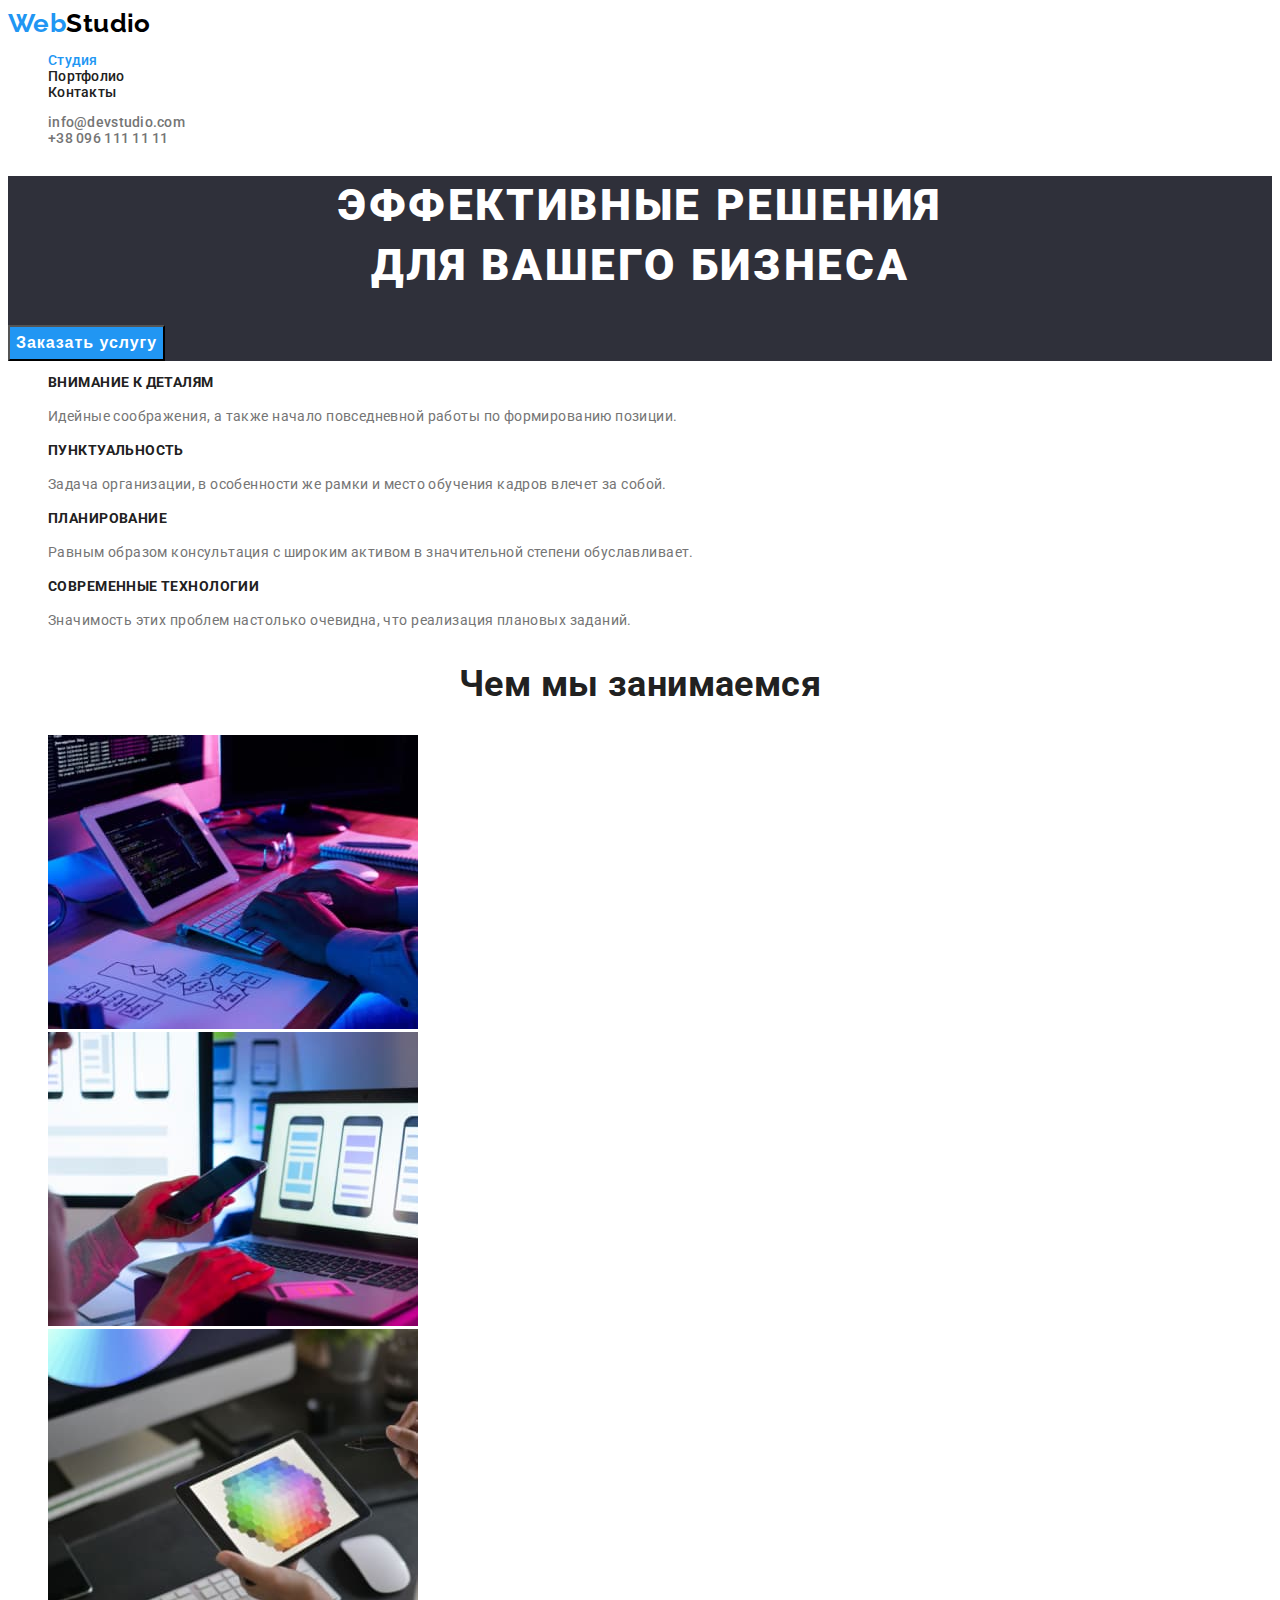
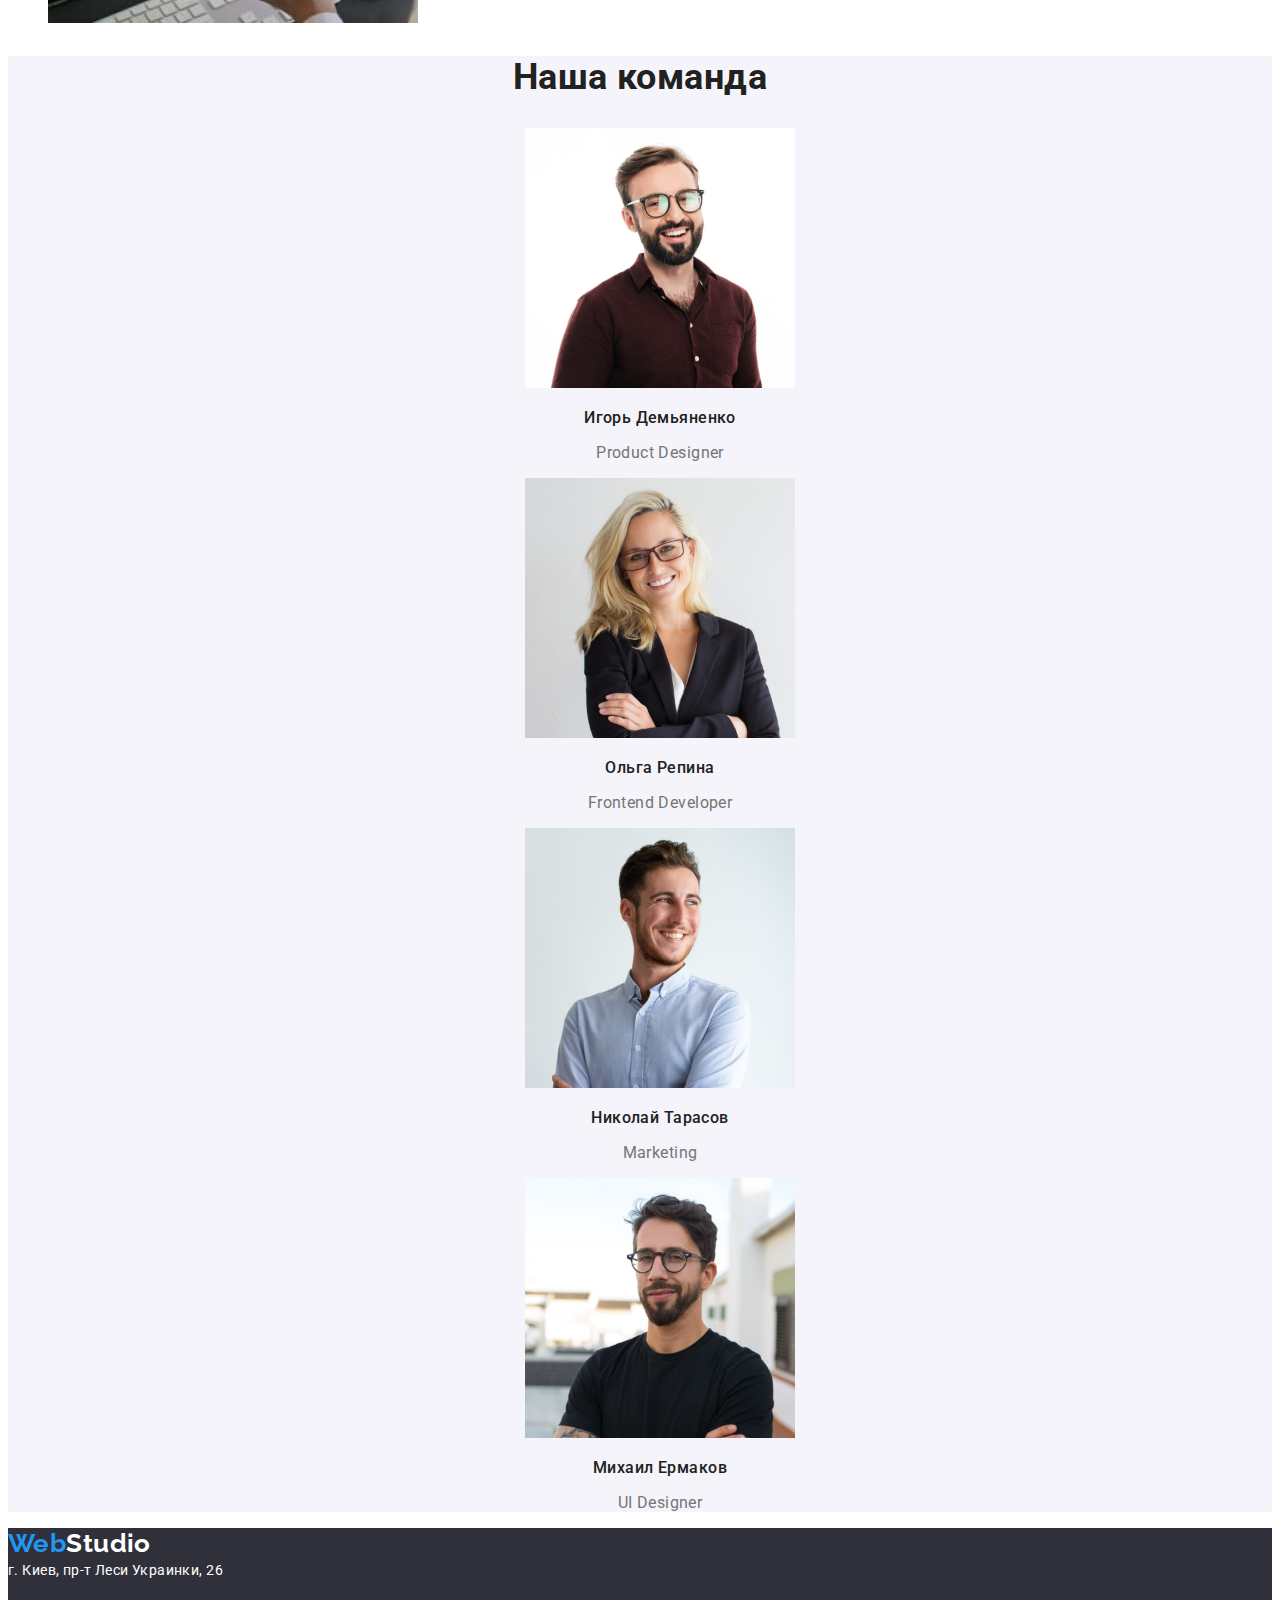
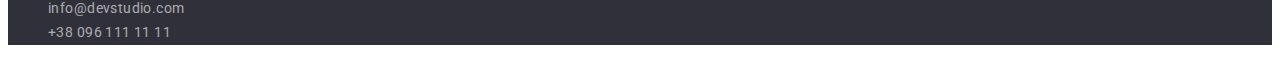
==== index.html @ e7953d12 "my new repository" ====
<!DOCTYPE html>
<html lang="ru">
  <head>
    <meta charset="UTF-8" />
    <meta http-equiv="X-UA-Compatible" content="IE=edge" />
    <meta name="viewport" content="width=device-width, initial-scale=1.0" />
    <link rel="stylesheet" href="node_modules/modern-normalize/modern-normalize.css" />
    <link rel="stylesheet" href="./css/styles.css" />
    <link rel="preconnect" href="https://fonts.googleapis.com" />
    <link rel="preconnect" href="https://fonts.gstatic.com" crossorigin />
    <link
      href="https://fonts.googleapis.com/css2?family=Raleway:wght@700&family=Roboto:wght@400;500;700;900&display=swap"
      rel="stylesheet"
    />
    <title>Студия</title>
  </head>
  <body>
    <!--шапка страцицы-->
    <header>
      <nav>
        <a href="./index.html" class="logo"
          ><span class="logo-accent">Web</span><span class="logo-header">Studio</span></a
        >
        <ul class="navigation-list">
          <li><a class="navigation-link-current" href="">Студия</a></li>
          <li><a class="navigation-link" href="./portfolio.html">Портфолио</a></li>
          <li><a class="navigation-link" href="" class="navigation-link">Контакты</a></li>
        </ul>
      </nav>
      <ul class="contacts-header">
        <li><a class="contacts-link" href="mailto:info@devstudio.com">info@devstudio.com</a></li>
        <li><a class="contacts-link" href="tel:+380961111111">+38 096 111 11 11</a></li>
      </ul>
    </header>
    <main>
      <!-- герой -->
      <section class="hero">
        <h1 class="hero-title">
          Эффективные решения <br />
          для вашего бизнеса
        </h1>
        <button class="hero-button" type="button">Заказать услугу</button>
      </section>
      <!-- Наши преимущества -->
      <section class="advantages">
        <h2 hidden>Наши преимущества</h2>
        <ul class="advantages-list">
          <li>
            <h3 class="advantages-title">Внимание к деталям</h3>
            <p>Идейные соображения, а также начало повседневной работы по формированию позиции.</p>
          </li>
          <li>
            <h3 class="advantages-title">Пунктуальность</h3>
            <p>
              Задача организации, в особенности же рамки и место обучения кадров влечет за собой.
            </p>
          </li>
          <li>
            <h3 class="advantages-title">Планирование</h3>
            <p>
              Равным образом консультация с широким активом в значительной степени обуславливает.
            </p>
          </li>
          <li>
            <h3 class="advantages-title">Современные технологии</h3>
            <p>Значимость этих проблем настолько очевидна, что реализация плановых заданий.</p>
          </li>
        </ul>
      </section>
      <!-- Наши занятия -->
      <section class="occupations">
        <h2 class="occupations-title">Чем мы занимаемся</h2>
        <ul class="occupations-list">
          <li>
            <img src="./images/img.jpg" alt="человек работающий за компьютером" width="370" />
          </li>
          <li><img src="./images/img2.jpg" alt="человек работающий на смартфоне" width="370" /></li>
          <li><img src="./images/img3.jpg" alt="человек работающий на планшете" width="370" /></li>
        </ul>
      </section>
      <!-- Наша команда -->
      <section class="team">
        <h2 class="team-title">Наша команда</h2>
        <ul class="team-list">
          <li>
            <img src="./images/picture1.jpg" alt="Игорь Демьяненко-Product Designer" width="270" />
            <h3 class="team-member">Игорь Демьяненко</h3>
            <p lang="en">Product Designer</p>
          </li>
          <li>
            <img src="./images/picture2.jpg" alt="Ольга Репина-Frontend Developer" width="270" />
            <h3 class="team-member">Ольга Репина</h3>
            <p lang="en">Frontend Developer</p>
          </li>
          <li>
            <img src="./images/picture3.jpg" alt="Николай Тарасов-Marketing" width="270" />
            <h3 class="team-member">Николай Тарасов</h3>
            <p lang="en">Marketing</p>
          </li>
          <li>
            <img src="./images/picture4.jpg" alt="Михаил Ермаков-UI Designer" width="270" />
            <h3 class="team-member">Михаил Ермаков</h3>
            <p lang="en">UI Designer</p>
          </li>
        </ul>
      </section>
    </main>
    <!-- Подвал страницы -->
    <footer>
      <a href="./index.html" class="logo"
        ><span class="logo-accent">Web</span><span class="logo-footer">Studio</span>
      </a>
      <address class="location">г. Киев, пр-т Леси Украинки, 26</address>
      <ul class="contacts-footer">
        <li>
          <a href="mailto:info@devstudio.com" class="contacts-footer-link">info@devstudio.com</a>
        </li>
        <li><a href="tel:+380961111111" class="contacts-footer-link">+38 096 111 11 11</a></li>
      </ul>
    </footer>
  </body>
</html>
---- css/styles.css ----
body {
  font-family: 'Roboto', sans-serif;
  letter-spacing: 0.03em;
  font-size: 14px;
  color: var(--primary-text-color);
}
:root {
  --secondary-text-color: #212121;
  --primary-text-color: #757575;
  --accent-color: #2196f3;
  --background-color: #ffffff;
  --hero-and-footer-background-color: #2f303a;
  --main-background-color: #e5e5e5;
  --team-background-color: #f5f4fa;
}
li {
  list-style-type: none;
  /* Убираем маркеры */
}
a {
  text-decoration: none;
  /* Убираем подчёркивание для всех ссылок */
}
.container {
  width: 1200px;
  margin-left: auto;
  margin-right: auto;
  padding-left: 15px;
  padding-right: 15px;
}
.main-nav {
  display: flex;
  align-items: center;
}
/* стили хедера */
header {
  background-color: var(--background-color);
}
.logo {
  font-family: Raleway;
  font-weight: 700;
  font-size: 26px;
  line-height: 1.19;
}
.logo-accent {
  color: var(--accent-color);
}
.logo-header {
  color: #000000;
}
.logo-footer {
  color: var(--background-color);
}
.navigation-list {
  font-weight: 500;
  line-height: 1.14;
  letter-spacing: 0.02em;
}
.navigation-list .navigation-link {
  color: var(--secondary-text-color);
}
.navigation-list .navigation-link:hover,
.navigation-list .navigation-link:focus {
  color: var(--accent-color);
}
.navigation-link-current {
  color: var(--accent-color);
}
.contacts-header,
.contacts-link {
  font-weight: 500;
  line-height: 1.14;
  letter-spacing: 0.02em;
  color: var(--primary-text-color);
}
.contacts-header .contacts-link:hover,
.contacts-header .contacts-link:focus {
  color: var(--accent-color);
}
/* стили hero */
.hero {
  background-color: var(--hero-and-footer-background-color);
  color: var(--background-color);
}
.hero-title {
  font-weight: 900;
  font-size: 44px;
  line-height: 1.36;
  text-align: center;
  letter-spacing: 0.06em;
  text-transform: uppercase;
}
.hero-button {
  cursor: pointer;
  font-weight: 700;
  font-size: 16px;
  line-height: 1.88;
  display: flex;
  align-items: center;
  text-align: center;
  letter-spacing: 0.06em;
  background-color: var(--accent-color);
  color: var(--background-color);
}
/* cтили для advantages и occupations */
.advantages,
.occupations {
  background-color: var(--background-color);
}
.advantages {
  line-height: 1.71;
}
.advantages-title {
  font-weight: 700;
  font-size: inherit;
  line-height: 1.14;
  text-transform: uppercase;
  color: var(--secondary-text-color);
}
.occupations-title,
.team-title {
  font-weight: 700;
  font-size: 36px;
  line-height: 1.17;
  text-align: center;
  color: var(--secondary-text-color);
}
/* стили для team section */
.team {
  background-color: var(--team-background-color);
}
.team-member {
  font-weight: 500;
  color: var(--secondary-text-color);
}
.team,
.team-member {
  font-size: 16px;
  line-height: 1.19;
  text-align: center;
}
/* стили для футера */
footer {
  background-color: var(--hero-and-footer-background-color);
}
.location {
  font-style: normal;
  line-height: 1.71;
  color: var(--background-color);
}
.contacts-footer,
.contacts-footer-link {
  line-height: 1.71;
  color: rgba(255, 255, 255, 0.6);
}
.contacts-footer .contacts-footer-link:hover,
.contacts-footer .contacts-footer-link:focus {
  color: var(--accent-color);
}
/* cтили для portfolio */
.jobs-button {
  cursor: pointer;
  font-family: inherit;
  font-weight: 500;
  font-size: 16px;
  line-height: 1.63;
  text-align: center;
  color: var(--secondary-text-color);
}
.jobs .jobs-button:hover,
.jobs .jobs-button:focus {
  color: var(--background-color);
  background-color: var(--accent-color);
}
.jobs-list {
  font-size: 16px;
  line-height: 1.88;
}
.jobs-title {
  font-weight: 700;
  font-size: 18px;
  line-height: 2;
  letter-spacing: 0.06em;
  color: var(--secondary-text-color);
}
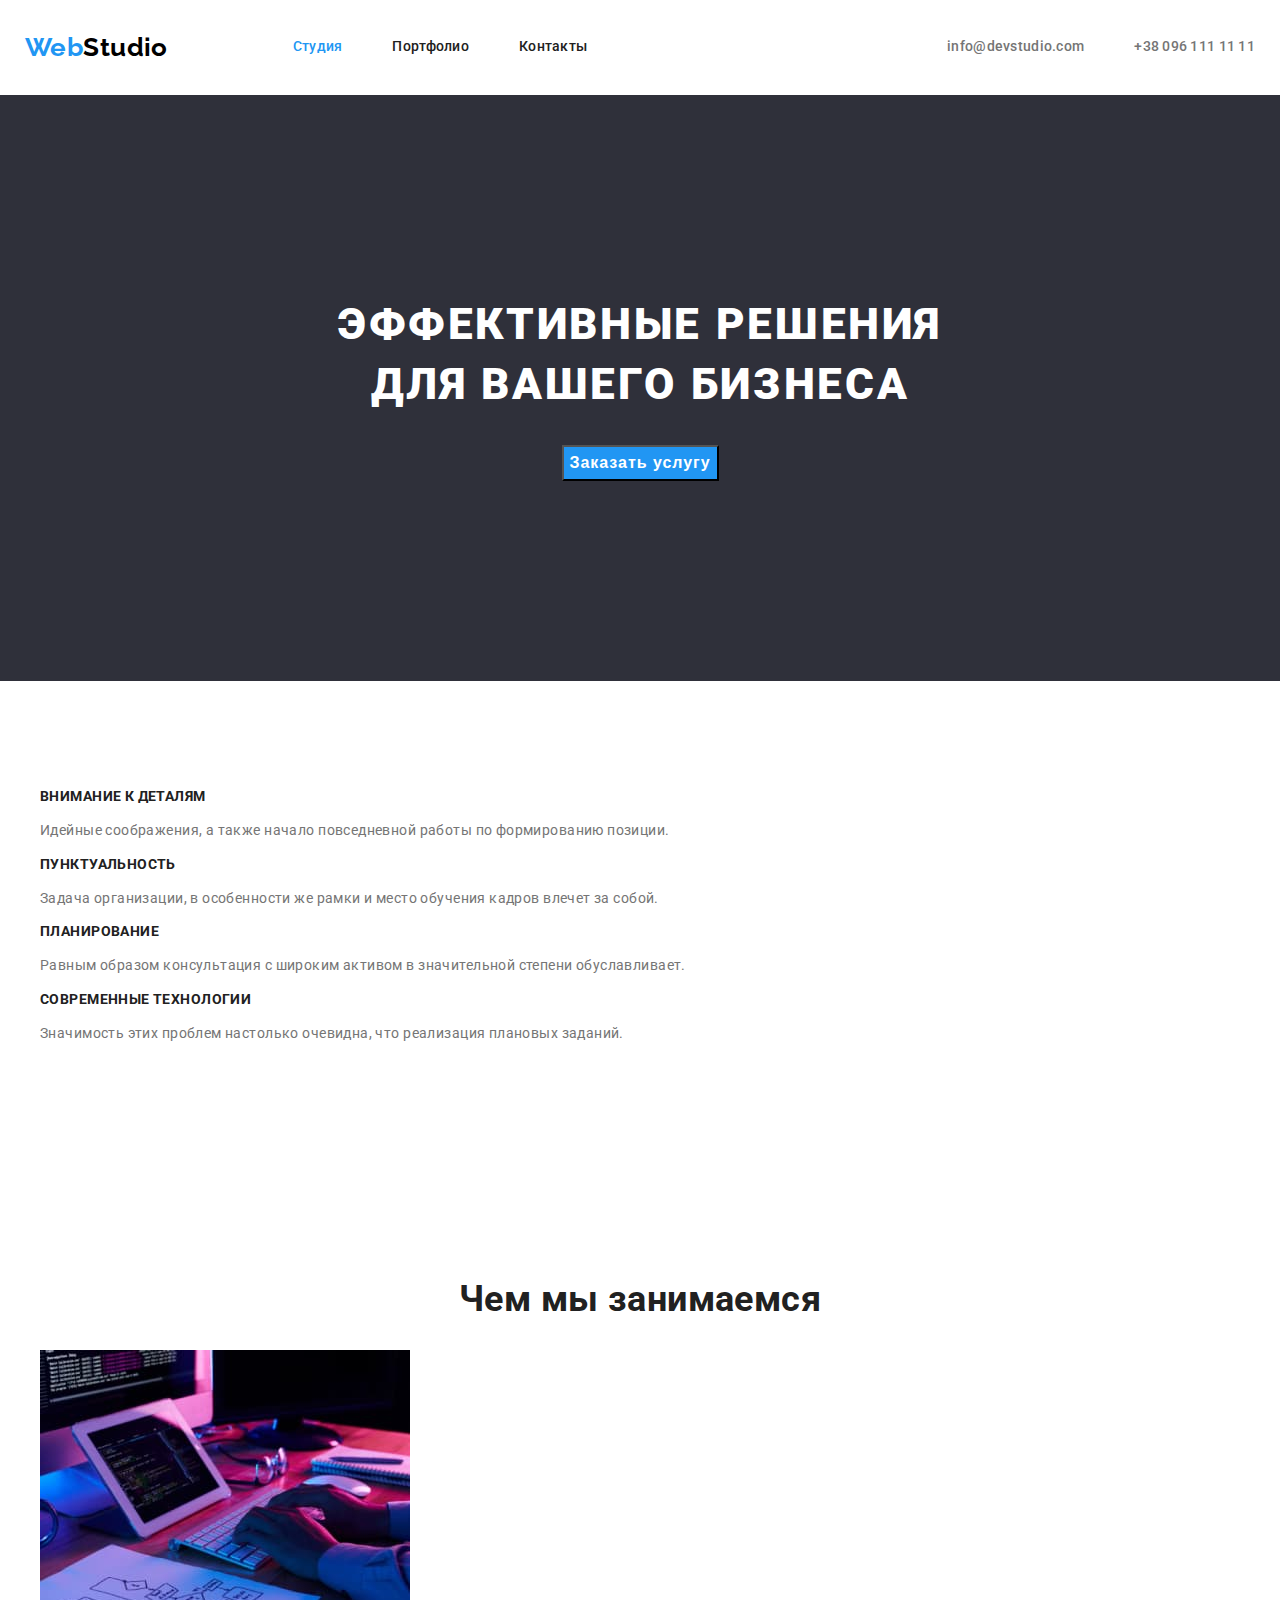
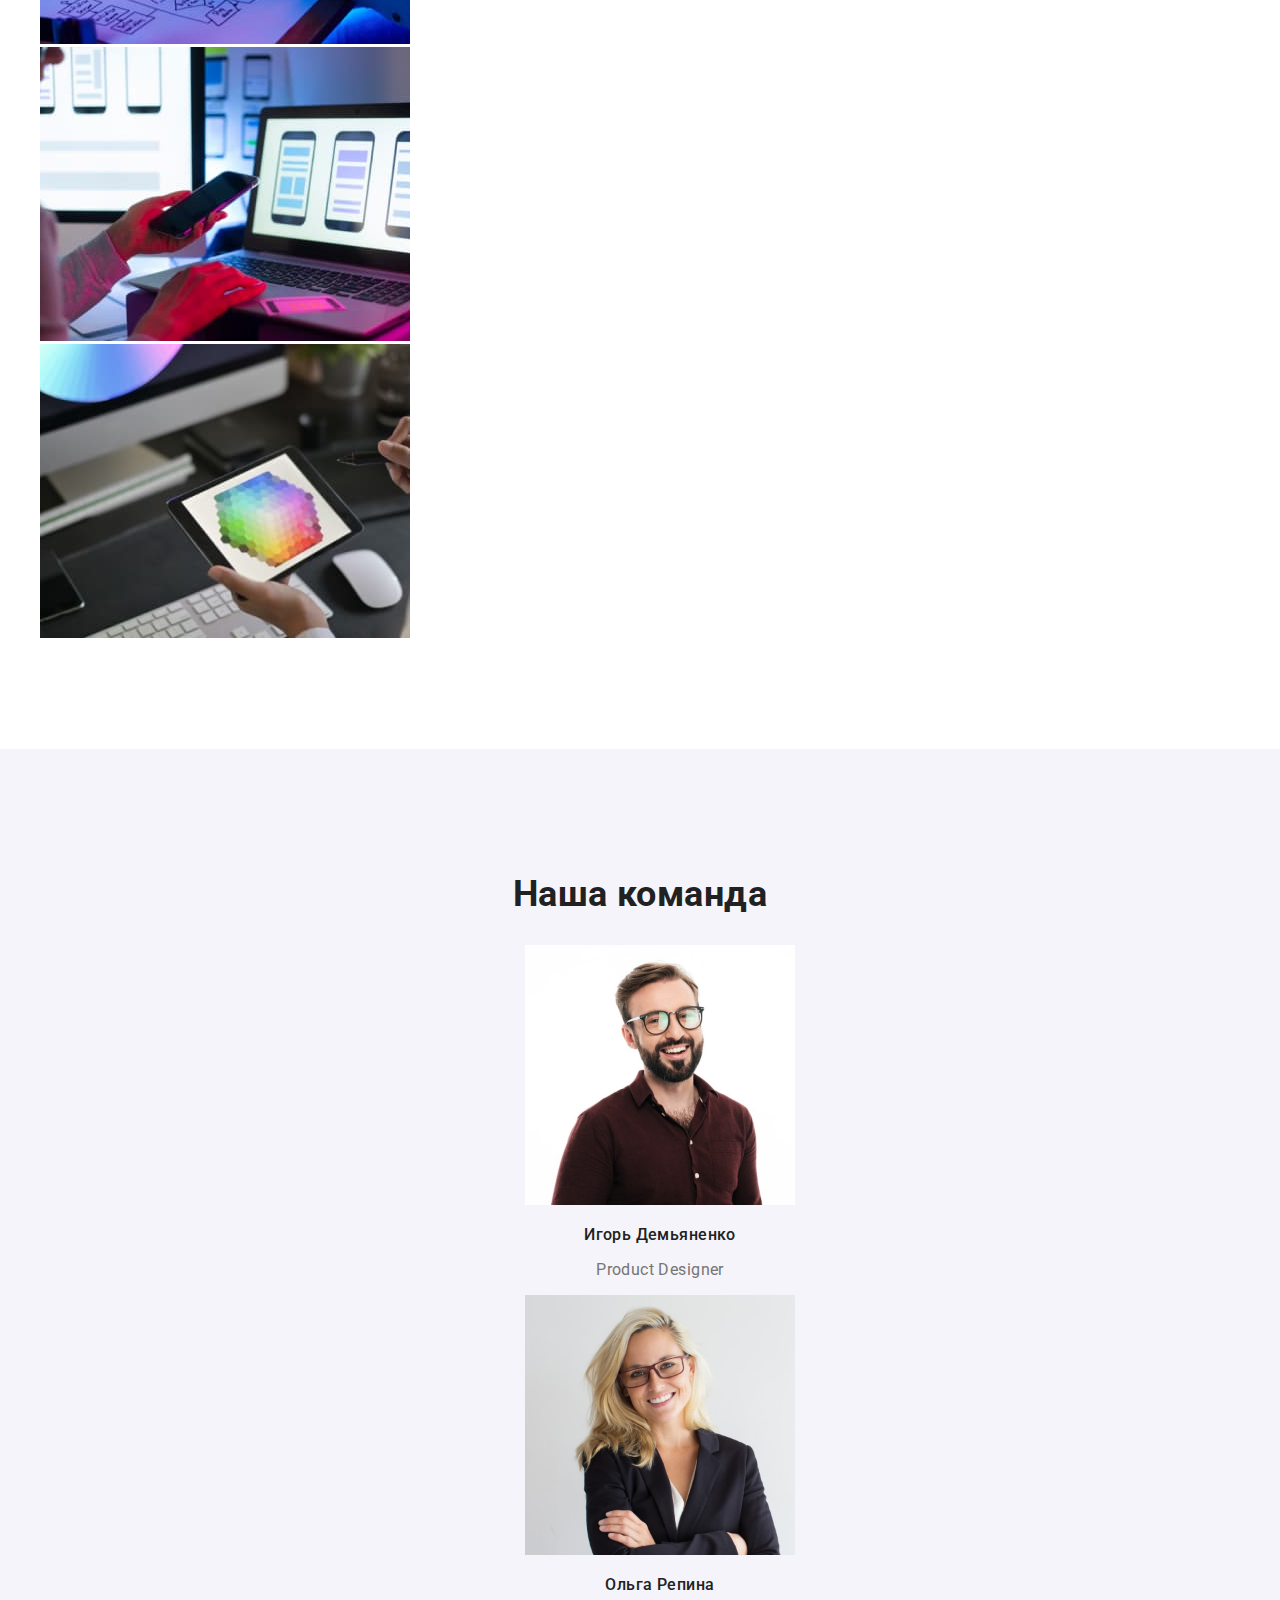
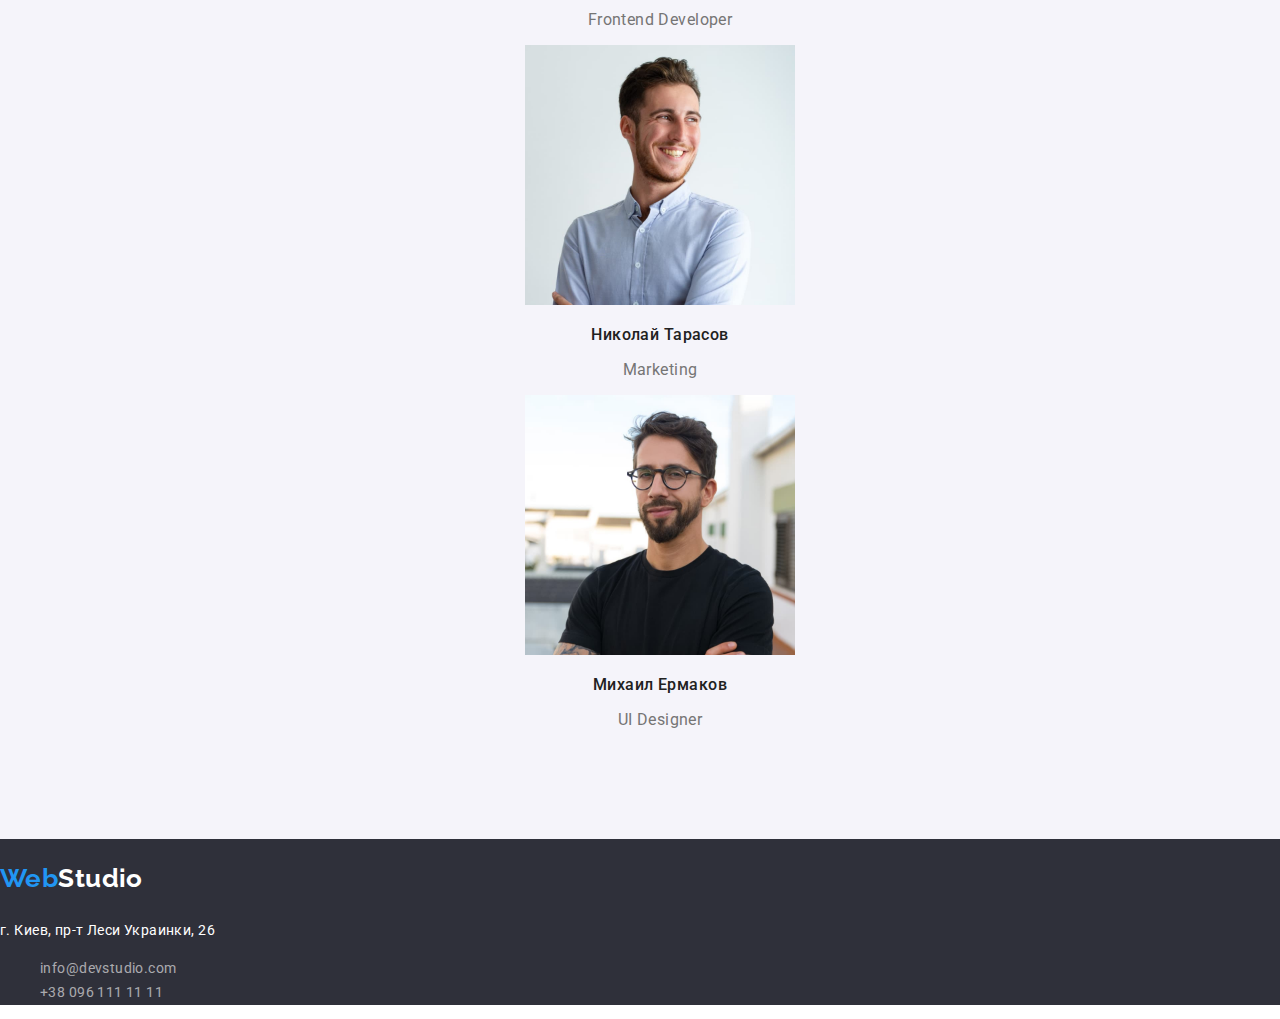
==== commit dfb64b18: "1" ====
--- a/index.html
+++ b/index.html
@@ -16,33 +16,44 @@
   </head>
   <body>
     <!--шапка страцицы-->
-    <header>
-      <nav>
-        <a href="./index.html" class="logo"
-          ><span class="logo-accent">Web</span><span class="logo-header">Studio</span></a
-        >
-        <ul class="navigation-list">
-          <li><a class="navigation-link-current" href="">Студия</a></li>
-          <li><a class="navigation-link" href="./portfolio.html">Портфолио</a></li>
-          <li><a class="navigation-link" href="" class="navigation-link">Контакты</a></li>
+    <header class="page-header">
+      <div class="container main-nav">
+        <nav class="header-nav">
+          <a href="./index.html" class="logo link"
+            ><span class="logo-accent">Web</span><span class="logo-header">Studio</span></a
+          >
+          <ul class="navigation-list">
+            <li class="item">
+              <a href="" class="navigation-link-current link">Студия</a>
+            </li>
+
+            <li class="item">
+              <a href="./portfolio.html" class="navigation-link link">Портфолио</a>
+            </li>
+            <li class="item"><a href="" class="navigation-link link">Контакты</a></li>
+          </ul>
+        </nav>
+        <ul class="contacts-header">
+          <li class="item">
+            <a class="contacts-link link" href="mailto:info@devstudio.com">info@devstudio.com</a>
+          </li>
+          <li class="item">
+            <a class="contacts-link link" href="tel:+380961111111">+38 096 111 11 11</a>
+          </li>
         </ul>
-      </nav>
-      <ul class="contacts-header">
-        <li><a class="contacts-link" href="mailto:info@devstudio.com">info@devstudio.com</a></li>
-        <li><a class="contacts-link" href="tel:+380961111111">+38 096 111 11 11</a></li>
-      </ul>
+      </div>
     </header>
     <main>
       <!-- герой -->
-      <section class="hero">
+      <section class="section hero">
         <h1 class="hero-title">
           Эффективные решения <br />
           для вашего бизнеса
         </h1>
-        <button class="hero-button" type="button">Заказать услугу</button>
+        <p><button class="button" type="button">Заказать услугу</button></p>
       </section>
       <!-- Наши преимущества -->
-      <section class="advantages">
+      <section class="section advantages">
         <h2 hidden>Наши преимущества</h2>
         <ul class="advantages-list">
           <li>
@@ -68,7 +79,7 @@
         </ul>
       </section>
       <!-- Наши занятия -->
-      <section class="occupations">
+      <section class="section occupations">
         <h2 class="occupations-title">Чем мы занимаемся</h2>
         <ul class="occupations-list">
           <li>
@@ -79,7 +90,7 @@
         </ul>
       </section>
       <!-- Наша команда -->
-      <section class="team">
+      <section class="section team">
         <h2 class="team-title">Наша команда</h2>
         <ul class="team-list">
           <li>
--- a/css/styles.css
+++ b/css/styles.css
@@ -3,6 +3,7 @@
   letter-spacing: 0.03em;
   font-size: 14px;
   color: var(--primary-text-color);
+  margin: 0;
 }
 :root {
   --secondary-text-color: #212121;
@@ -21,27 +22,72 @@
   text-decoration: none;
   /* Убираем подчёркивание для всех ссылок */
 }
+
 .container {
-  width: 1200px;
+  width: 1230px;
   margin-left: auto;
   margin-right: auto;
   padding-left: 15px;
   padding-right: 15px;
 }
+.section {
+  padding-top: 94px;
+  padding-bottom: 94px;
+}
+
+/* стили хедера */
+
+.logo {
+  display: block;
+  margin-right: 125px;
+  padding-top: 24px;
+  padding-bottom: 25px;
+
+  font-family: Raleway;
+  font-weight: 700;
+  font-size: 26px;
+  line-height: 1.19;
+}
+
 .main-nav {
   display: flex;
   align-items: center;
 }
-/* стили хедера */
+.main-nav .item:not(:last-child) {
+  margin-right: 50px;
+}
+.main-nav .link {
+  display: block;
+  padding-top: 32px;
+  padding-bottom: 32px;
+}
+.header-nav {
+  display: flex;
+  align-items: center;
+}
+.navigation-list {
+  display: flex;
+  padding: 0;
+  margin-top: 0;
+  margin-bottom: 0;
+
+  font-weight: 500;
+  line-height: 1.14;
+  letter-spacing: 0.02em;
+}
+
+.contacts-header {
+  display: flex;
+  margin-left: auto;
+  padding: 0;
+  margin-top: 0;
+  margin-bottom: 0;
+}
+
 header {
   background-color: var(--background-color);
 }
-.logo {
-  font-family: Raleway;
-  font-weight: 700;
-  font-size: 26px;
-  line-height: 1.19;
-}
+
 .logo-accent {
   color: var(--accent-color);
 }
@@ -51,11 +97,7 @@
 .logo-footer {
   color: var(--background-color);
 }
-.navigation-list {
-  font-weight: 500;
-  line-height: 1.14;
-  letter-spacing: 0.02em;
-}
+
 .navigation-list .navigation-link {
   color: var(--secondary-text-color);
 }
@@ -83,6 +125,8 @@
   color: var(--background-color);
 }
 .hero-title {
+  margin-top: 106px;
+  margin-bottom: 30px;
   font-weight: 900;
   font-size: 44px;
   line-height: 1.36;
@@ -90,7 +134,10 @@
   letter-spacing: 0.06em;
   text-transform: uppercase;
 }
-.hero-button {
+.button {
+  margin-left: auto;
+  margin-right: auto;
+  margin-bottom: 106px;
   cursor: pointer;
   font-weight: 700;
   font-size: 16px;
@@ -159,6 +206,9 @@
 }
 /* cтили для portfolio */
 .jobs-button {
+  margin-left: auto;
+  margin-right: auto;
+  float: left;
   cursor: pointer;
   font-family: inherit;
   font-weight: 500;
@@ -167,12 +217,16 @@
   text-align: center;
   color: var(--secondary-text-color);
 }
+
 .jobs .jobs-button:hover,
 .jobs .jobs-button:focus {
   color: var(--background-color);
   background-color: var(--accent-color);
 }
 .jobs-list {
+  display: block;
+  display: flex;
+  flex-wrap: wrap;
   font-size: 16px;
   line-height: 1.88;
 }
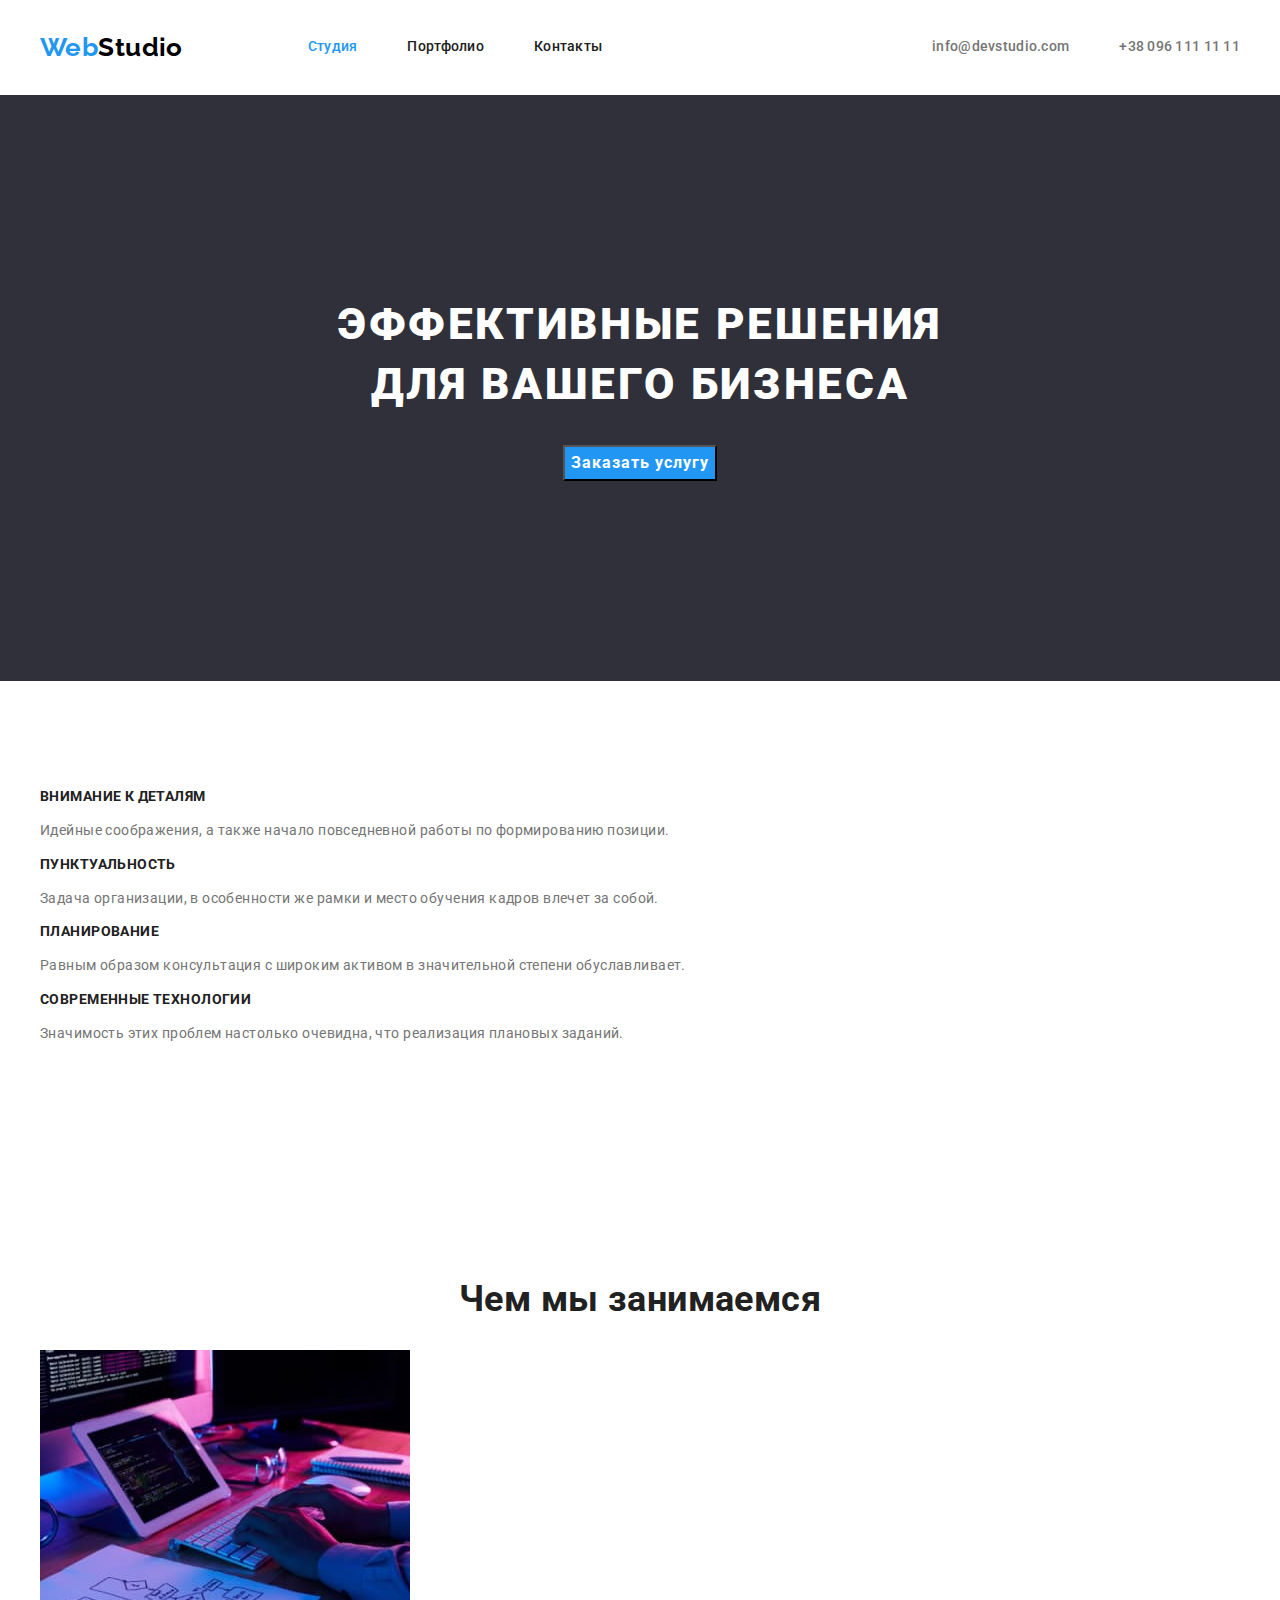
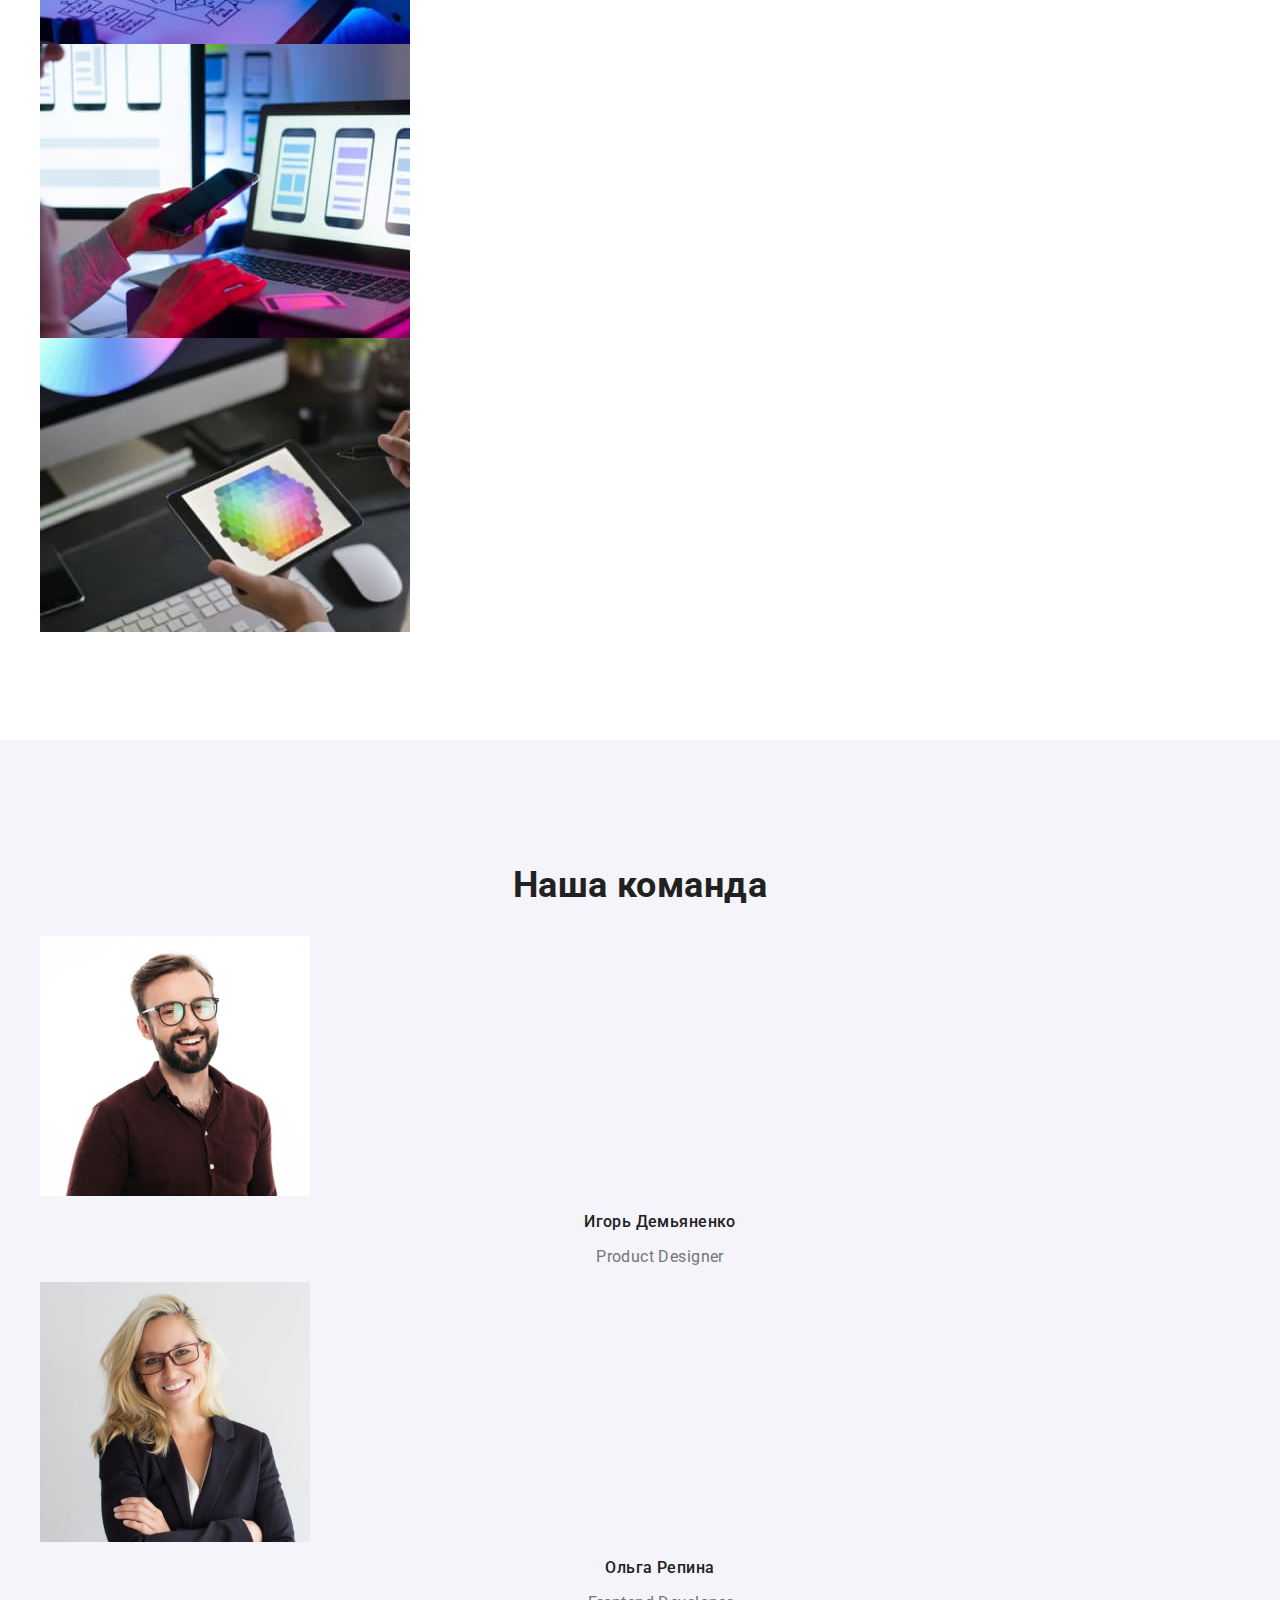
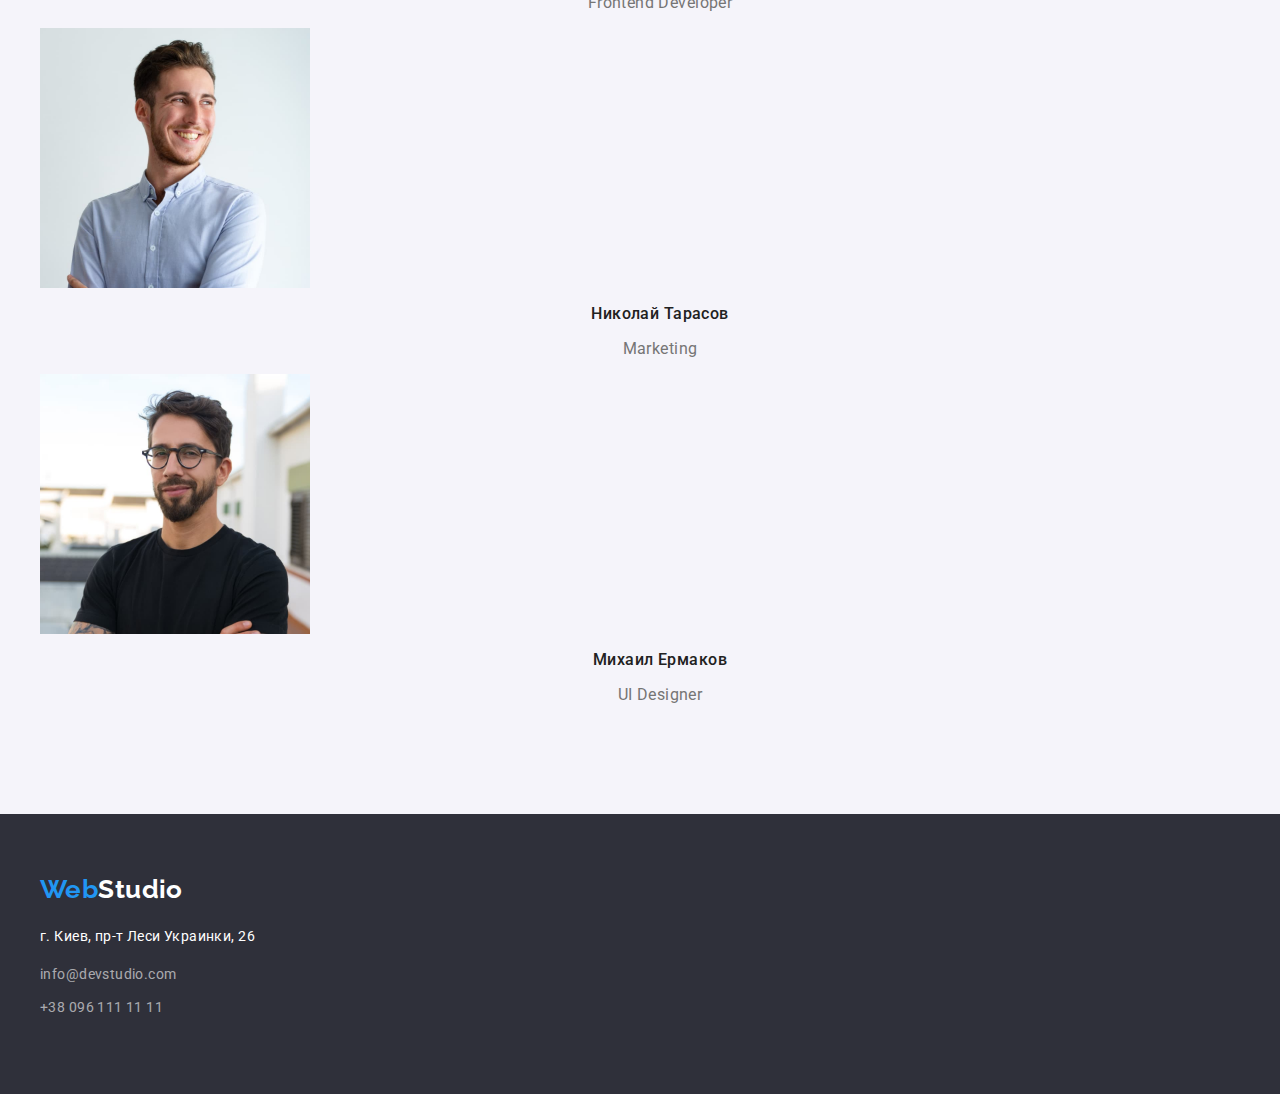
==== commit 46b275b0: "сделал портфолио, хедер и футер" ====
--- a/index.html
+++ b/index.html
@@ -4,7 +4,10 @@
     <meta charset="UTF-8" />
     <meta http-equiv="X-UA-Compatible" content="IE=edge" />
     <meta name="viewport" content="width=device-width, initial-scale=1.0" />
-    <link rel="stylesheet" href="node_modules/modern-normalize/modern-normalize.css" />
+    <link
+      rel="stylesheet"
+      href="https://cdnjs.cloudflare.com/ajax/libs/modern-normalize/1.0.0/modern-normalize.min.css"
+    />
     <link rel="stylesheet" href="./css/styles.css" />
     <link rel="preconnect" href="https://fonts.googleapis.com" />
     <link rel="preconnect" href="https://fonts.gstatic.com" crossorigin />
@@ -16,7 +19,7 @@
   </head>
   <body>
     <!--шапка страцицы-->
-    <header class="page-header">
+    <header>
       <div class="container main-nav">
         <nav class="header-nav">
           <a href="./index.html" class="logo link"
@@ -50,7 +53,7 @@
           Эффективные решения <br />
           для вашего бизнеса
         </h1>
-        <p><button class="button" type="button">Заказать услугу</button></p>
+        <button class="hero-button" type="button">Заказать услугу</button>
       </section>
       <!-- Наши преимущества -->
       <section class="section advantages">
@@ -117,17 +120,21 @@
       </section>
     </main>
     <!-- Подвал страницы -->
-    <footer>
-      <a href="./index.html" class="logo"
-        ><span class="logo-accent">Web</span><span class="logo-footer">Studio</span>
-      </a>
-      <address class="location">г. Киев, пр-т Леси Украинки, 26</address>
-      <ul class="contacts-footer">
-        <li>
-          <a href="mailto:info@devstudio.com" class="contacts-footer-link">info@devstudio.com</a>
-        </li>
-        <li><a href="tel:+380961111111" class="contacts-footer-link">+38 096 111 11 11</a></li>
-      </ul>
+    <footer class="page-footer">
+      <div class="container">
+        <a href="./index.html" class="logo footer"
+          ><span class="logo-accent">Web</span><span class="logo-footer">Studio</span>
+        </a>
+        <address class="location">г. Киев, пр-т Леси Украинки, 26</address>
+        <ul class="contacts footer">
+          <li class="contacts footer link">
+            <a href="mailto:info@devstudio.com" class="contacts-footer-link">info@devstudio.com</a>
+          </li>
+          <li class="contacts footer link">
+            <a href="tel:+380961111111" class="contacts-footer-link">+38 096 111 11 11</a>
+          </li>
+        </ul>
+      </div>
     </footer>
   </body>
 </html>
--- a/css/styles.css
+++ b/css/styles.css
@@ -13,6 +13,14 @@
   --hero-and-footer-background-color: #2f303a;
   --main-background-color: #e5e5e5;
   --team-background-color: #f5f4fa;
+  --card-set-gap: 45px;
+}
+.link {
+  display: block;
+}
+img {
+  display: block;
+  max-width: 100%;
 }
 li {
   list-style-type: none;
@@ -40,8 +48,6 @@
 .logo {
   display: block;
   margin-right: 125px;
-  padding-top: 24px;
-  padding-bottom: 25px;
 
   font-family: Raleway;
   font-weight: 700;
@@ -134,7 +140,7 @@
   letter-spacing: 0.06em;
   text-transform: uppercase;
 }
-.button {
+.hero-button {
   margin-left: auto;
   margin-right: auto;
   margin-bottom: 106px;
@@ -191,6 +197,7 @@
   background-color: var(--hero-and-footer-background-color);
 }
 .location {
+  margin-top: 20px;
   font-style: normal;
   line-height: 1.71;
   color: var(--background-color);
@@ -205,10 +212,23 @@
   color: var(--accent-color);
 }
 /* cтили для portfolio */
+.page-header {
+  border-bottom: 1px solid #ececec;
+}
+.logo.portfolio {
+  margin-right: 93px;
+}
+.button-list {
+  display: flex;
+  justify-content: center;
+  padding: 0;
+  margin-top: 0px;
+  margin-bottom: 50px;
+}
+.button-list .button:not(:last-child) {
+  margin-right: 8px;
+}
 .jobs-button {
-  margin-left: auto;
-  margin-right: auto;
-  float: left;
   cursor: pointer;
   font-family: inherit;
   font-weight: 500;
@@ -216,6 +236,10 @@
   line-height: 1.63;
   text-align: center;
   color: var(--secondary-text-color);
+  border-radius: 4px;
+  background: #f5f4fa;
+  padding: 6px 22px;
+  border: transparent;
 }
 
 .jobs .jobs-button:hover,
@@ -224,16 +248,45 @@
   background-color: var(--accent-color);
 }
 .jobs-list {
-  display: block;
   display: flex;
   flex-wrap: wrap;
+  padding: 0;
+  margin: 0;
+  margin-left: calc(-1 * var(--card-set-gap));
+  margin-top: calc(-1 * var(--card-set-gap));
   font-size: 16px;
   line-height: 1.88;
 }
-.jobs-title {
+.jobs-list > .jobs-item {
+  flex-basis: calc(100% / 3 - var(--card-set-gap));
+  margin-left: var(--card-set-gap);
+  margin-top: var(--card-set-gap);
+  border: 1px solid #eeeeee;
+}
+.jobs-list .jobs-title {
+  margin-top: 0;
+  margin-bottom: 0;
+
   font-weight: 700;
   font-size: 18px;
   line-height: 2;
   letter-spacing: 0.06em;
   color: var(--secondary-text-color);
 }
+.jobs-article {
+  padding: 20px 24px;
+}
+.jobs-text {
+  margin-top: 4px;
+  margin-bottom: 0;
+}
+.contacts.footer {
+  padding: 0;
+}
+.page-footer {
+  padding-top: 60px;
+  padding-bottom: 60px;
+}
+.contacts.footer.link {
+  margin-top: 9px;
+}
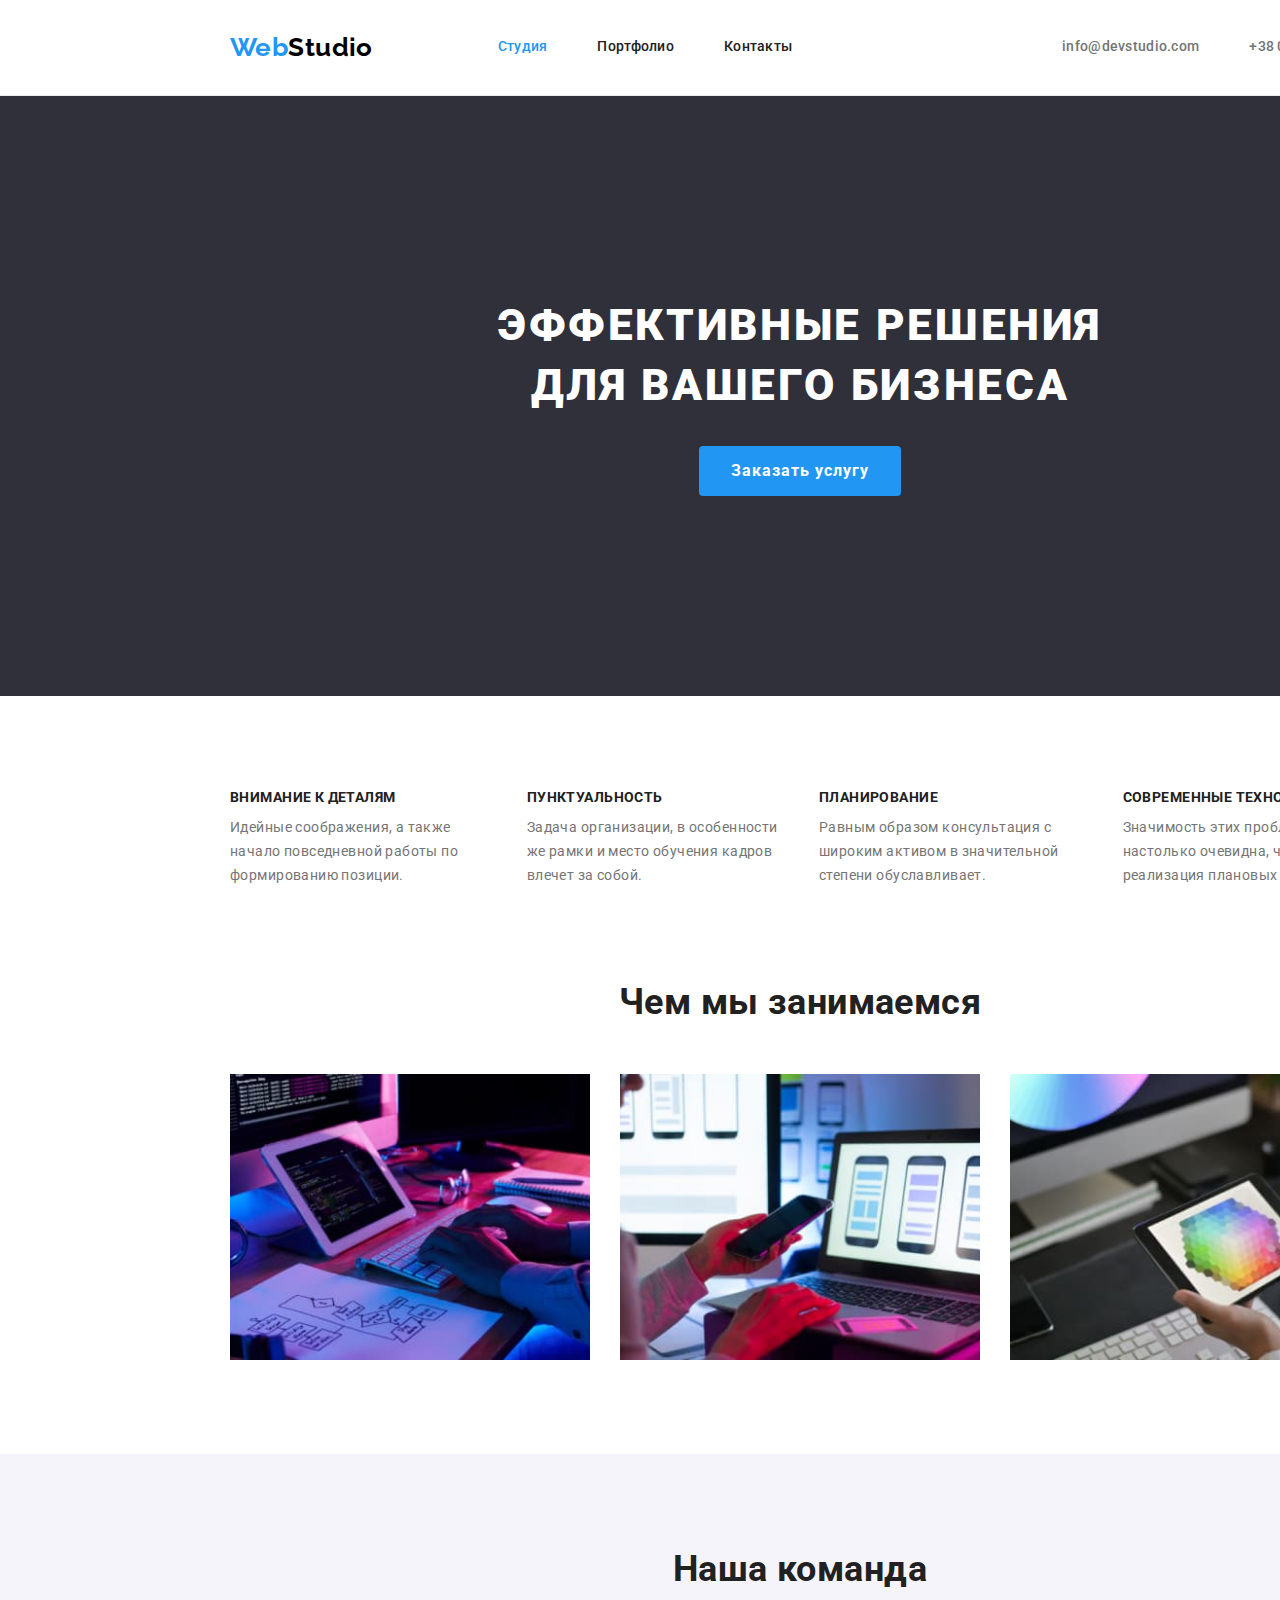
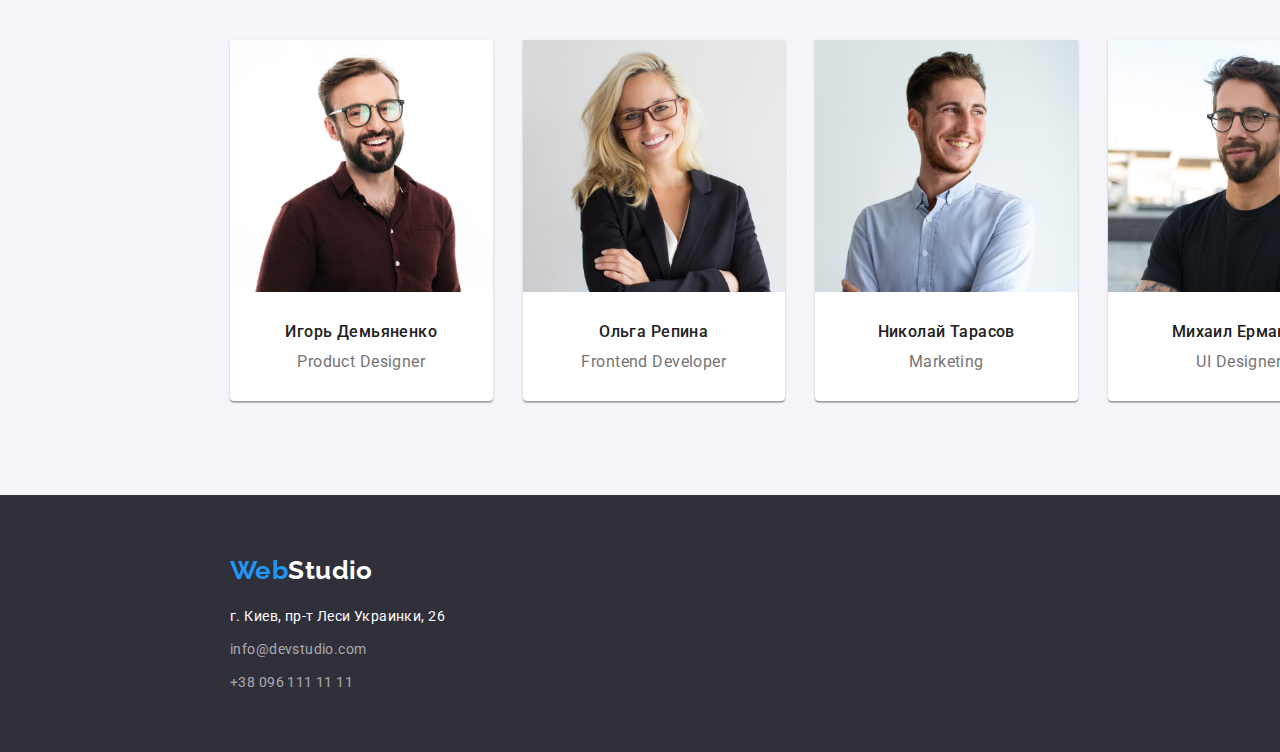
==== commit f79833a3: "task completed" ====
--- a/index.html
+++ b/index.html
@@ -19,7 +19,7 @@
   </head>
   <body>
     <!--шапка страцицы-->
-    <header>
+    <header class="page-header">
       <div class="container main-nav">
         <nav class="header-nav">
           <a href="./index.html" class="logo link"
@@ -49,78 +49,98 @@
     <main>
       <!-- герой -->
       <section class="section hero">
-        <h1 class="hero-title">
-          Эффективные решения <br />
-          для вашего бизнеса
-        </h1>
-        <button class="hero-button" type="button">Заказать услугу</button>
+        <div class="container">
+          <h1 class="hero-title">
+            Эффективные решения <br />
+            для вашего бизнеса
+          </h1>
+          <button class="hero-button" type="button">Заказать услугу</button>
+        </div>
       </section>
       <!-- Наши преимущества -->
       <section class="section advantages">
-        <h2 hidden>Наши преимущества</h2>
-        <ul class="advantages-list">
-          <li>
-            <h3 class="advantages-title">Внимание к деталям</h3>
-            <p>Идейные соображения, а также начало повседневной работы по формированию позиции.</p>
-          </li>
-          <li>
-            <h3 class="advantages-title">Пунктуальность</h3>
-            <p>
-              Задача организации, в особенности же рамки и место обучения кадров влечет за собой.
-            </p>
-          </li>
-          <li>
-            <h3 class="advantages-title">Планирование</h3>
-            <p>
-              Равным образом консультация с широким активом в значительной степени обуславливает.
-            </p>
-          </li>
-          <li>
-            <h3 class="advantages-title">Современные технологии</h3>
-            <p>Значимость этих проблем настолько очевидна, что реализация плановых заданий.</p>
-          </li>
-        </ul>
+        <div class="container">
+          <h2 hidden>Наши преимущества</h2>
+          <ul class="advantages-list">
+            <li class="advantages-item">
+              <h3 class="advantages-title">Внимание к деталям</h3>
+              <p class="advantages-text">
+                Идейные соображения, а также начало повседневной работы по формированию позиции.
+              </p>
+            </li>
+            <li class="advantages-item">
+              <h3 class="advantages-title">Пунктуальность</h3>
+              <p class="advantages-text">
+                Задача организации, в особенности же рамки и место обучения кадров влечет за собой.
+              </p>
+            </li>
+            <li class="advantages-item">
+              <h3 class="advantages-title">Планирование</h3>
+              <p class="advantages-text">
+                Равным образом консультация с широким активом в значительной степени обуславливает.
+              </p>
+            </li>
+            <li class="advantages-item">
+              <h3 class="advantages-title">Современные технологии</h3>
+              <p class="advantages-text">
+                Значимость этих проблем настолько очевидна, что реализация плановых заданий.
+              </p>
+            </li>
+          </ul>
+        </div>
       </section>
       <!-- Наши занятия -->
       <section class="section occupations">
-        <h2 class="occupations-title">Чем мы занимаемся</h2>
-        <ul class="occupations-list">
-          <li>
-            <img src="./images/img.jpg" alt="человек работающий за компьютером" width="370" />
-          </li>
-          <li><img src="./images/img2.jpg" alt="человек работающий на смартфоне" width="370" /></li>
-          <li><img src="./images/img3.jpg" alt="человек работающий на планшете" width="370" /></li>
-        </ul>
+        <div class="container">
+          <h2 class="occupations-title">Чем мы занимаемся</h2>
+          <ul class="occupations-list">
+            <li class="occupations-image">
+              <img src="./images/img.jpg" alt="человек работающий за компьютером" width="370" />
+            </li>
+            <li class="occupations-image">
+              <img src="./images/img2.jpg" alt="человек работающий на смартфоне" width="370" />
+            </li>
+            <li class="occupations-image">
+              <img src="./images/img3.jpg" alt="человек работающий на планшете" width="370" />
+            </li>
+          </ul>
+        </div>
       </section>
       <!-- Наша команда -->
       <section class="section team">
-        <h2 class="team-title">Наша команда</h2>
-        <ul class="team-list">
-          <li>
-            <img src="./images/picture1.jpg" alt="Игорь Демьяненко-Product Designer" width="270" />
-            <h3 class="team-member">Игорь Демьяненко</h3>
-            <p lang="en">Product Designer</p>
-          </li>
-          <li>
-            <img src="./images/picture2.jpg" alt="Ольга Репина-Frontend Developer" width="270" />
-            <h3 class="team-member">Ольга Репина</h3>
-            <p lang="en">Frontend Developer</p>
-          </li>
-          <li>
-            <img src="./images/picture3.jpg" alt="Николай Тарасов-Marketing" width="270" />
-            <h3 class="team-member">Николай Тарасов</h3>
-            <p lang="en">Marketing</p>
-          </li>
-          <li>
-            <img src="./images/picture4.jpg" alt="Михаил Ермаков-UI Designer" width="270" />
-            <h3 class="team-member">Михаил Ермаков</h3>
-            <p lang="en">UI Designer</p>
-          </li>
-        </ul>
+        <div class="container">
+          <h2 class="team-title">Наша команда</h2>
+          <ul class="team-list">
+            <li class="team-card team-shadow">
+              <img
+                src="./images/picture1.jpg"
+                alt="Игорь Демьяненко-Product Designer"
+                width="270"
+              />
+              <h3 class="team-member">Игорь Демьяненко</h3>
+              <p class="team-role" lang="en">Product Designer</p>
+            </li>
+            <li class="team-card team-shadow">
+              <img src="./images/picture2.jpg" alt="Ольга Репина-Frontend Developer" width="270" />
+              <h3 class="team-member">Ольга Репина</h3>
+              <p class="team-role" lang="en">Frontend Developer</p>
+            </li>
+            <li class="team-card team-shadow">
+              <img src="./images/picture3.jpg" alt="Николай Тарасов-Marketing" width="270" />
+              <h3 class="team-member">Николай Тарасов</h3>
+              <p class="team-role" lang="en">Marketing</p>
+            </li>
+            <li class="team-card team-shadow">
+              <img src="./images/picture4.jpg" alt="Михаил Ермаков-UI Designer" width="270" />
+              <h3 class="team-member">Михаил Ермаков</h3>
+              <p class="team-role" lang="en">UI Designer</p>
+            </li>
+          </ul>
+        </div>
       </section>
     </main>
     <!-- Подвал страницы -->
-    <footer class="page-footer">
+    <footer class="page-footer studio">
       <div class="container">
         <a href="./index.html" class="logo footer"
           ><span class="logo-accent">Web</span><span class="logo-footer">Studio</span>
--- a/css/styles.css
+++ b/css/styles.css
@@ -3,7 +3,7 @@
   letter-spacing: 0.03em;
   font-size: 14px;
   color: var(--primary-text-color);
-  margin: 0;
+  width: 1600px;
 }
 :root {
   --secondary-text-color: #212121;
@@ -32,11 +32,9 @@
 }
 
 .container {
-  width: 1230px;
-  margin-left: auto;
-  margin-right: auto;
-  padding-left: 15px;
-  padding-right: 15px;
+  width: 1170px;
+  margin: 0 auto;
+  padding: 0 15px;
 }
 .section {
   padding-top: 94px;
@@ -127,7 +125,7 @@
 }
 /* стили hero */
 .hero {
-  background-color: var(--hero-and-footer-background-color);
+  background: var(--hero-and-footer-background-color);
   color: var(--background-color);
 }
 .hero-title {
@@ -143,6 +141,10 @@
 .hero-button {
   margin-left: auto;
   margin-right: auto;
+  padding: 10px 32px;
+  border: transparent;
+  border-radius: 4px;
+
   margin-bottom: 106px;
   cursor: pointer;
   font-weight: 700;
@@ -154,6 +156,10 @@
   letter-spacing: 0.06em;
   background-color: var(--accent-color);
   color: var(--background-color);
+}
+.hero-button:hover {
+  background-color: #188ce8;
+  box-shadow: 0px 4px 4px rgba(0, 0, 0, 0.15);
 }
 /* cтили для advantages и occupations */
 .advantages,
@@ -164,14 +170,41 @@
   line-height: 1.71;
 }
 .advantages-title {
+  margin-top: 0;
+  margin-bottom: 10px;
   font-weight: 700;
   font-size: inherit;
   line-height: 1.14;
   text-transform: uppercase;
   color: var(--secondary-text-color);
 }
+.advantages-text {
+  margin: 0;
+}
+.advantages-list {
+  display: flex;
+  padding: 0;
+  margin: 0;
+}
+.advantages-item:not(:last-child) {
+  margin-right: 30px;
+}
+/* стили для наши занятия */
+.occupations {
+  padding-top: 0;
+}
+.occupations-list {
+  display: flex;
+  padding: 0;
+  margin: 0;
+}
+.occupations-image:not(:last-child) {
+  margin-right: 30px;
+}
 .occupations-title,
 .team-title {
+  margin: 0;
+  margin-bottom: 50px;
   font-weight: 700;
   font-size: 36px;
   line-height: 1.17;
@@ -183,8 +216,28 @@
   background-color: var(--team-background-color);
 }
 .team-member {
+  margin-top: 30px;
+  margin-bottom: 0;
   font-weight: 500;
   color: var(--secondary-text-color);
+}
+.team-role {
+  margin-top: 10px;
+  margin-bottom: 30px;
+}
+.team-list {
+  display: flex;
+  padding: 0;
+  margin: 0;
+}
+.team-card:not(:last-child) {
+  margin-right: 30px;
+}
+.team-shadow {
+  background: #ffffff;
+  box-shadow: 0px 1px 3px rgba(0, 0, 0, 0.12), 0px 1px 1px rgba(0, 0, 0, 0.14),
+    0px 2px 1px rgba(0, 0, 0, 0.2);
+  border-radius: 0px 0px 4px 4px;
 }
 .team,
 .team-member {
@@ -210,6 +263,20 @@
 .contacts-footer .contacts-footer-link:hover,
 .contacts-footer .contacts-footer-link:focus {
   color: var(--accent-color);
+}
+.contacts.footer {
+  padding: 0;
+  margin: 0;
+}
+.page-footer {
+  padding-top: 60px;
+  padding-bottom: 60px;
+}
+.page-footer.studio {
+  padding-bottom: 57px;
+}
+.contacts.footer.link {
+  margin-top: 9px;
 }
 /* cтили для portfolio */
 .page-header {
@@ -246,6 +313,8 @@
 .jobs .jobs-button:focus {
   color: var(--background-color);
   background-color: var(--accent-color);
+  box-shadow: 0px 3px 1px rgba(0, 0, 0, 0.1), 0px 1px 2px rgba(0, 0, 0, 0.08),
+    0px 2px 2px rgba(0, 0, 0, 0.12);
 }
 .jobs-list {
   display: flex;
@@ -280,13 +349,3 @@
   margin-top: 4px;
   margin-bottom: 0;
 }
-.contacts.footer {
-  padding: 0;
-}
-.page-footer {
-  padding-top: 60px;
-  padding-bottom: 60px;
-}
-.contacts.footer.link {
-  margin-top: 9px;
-}
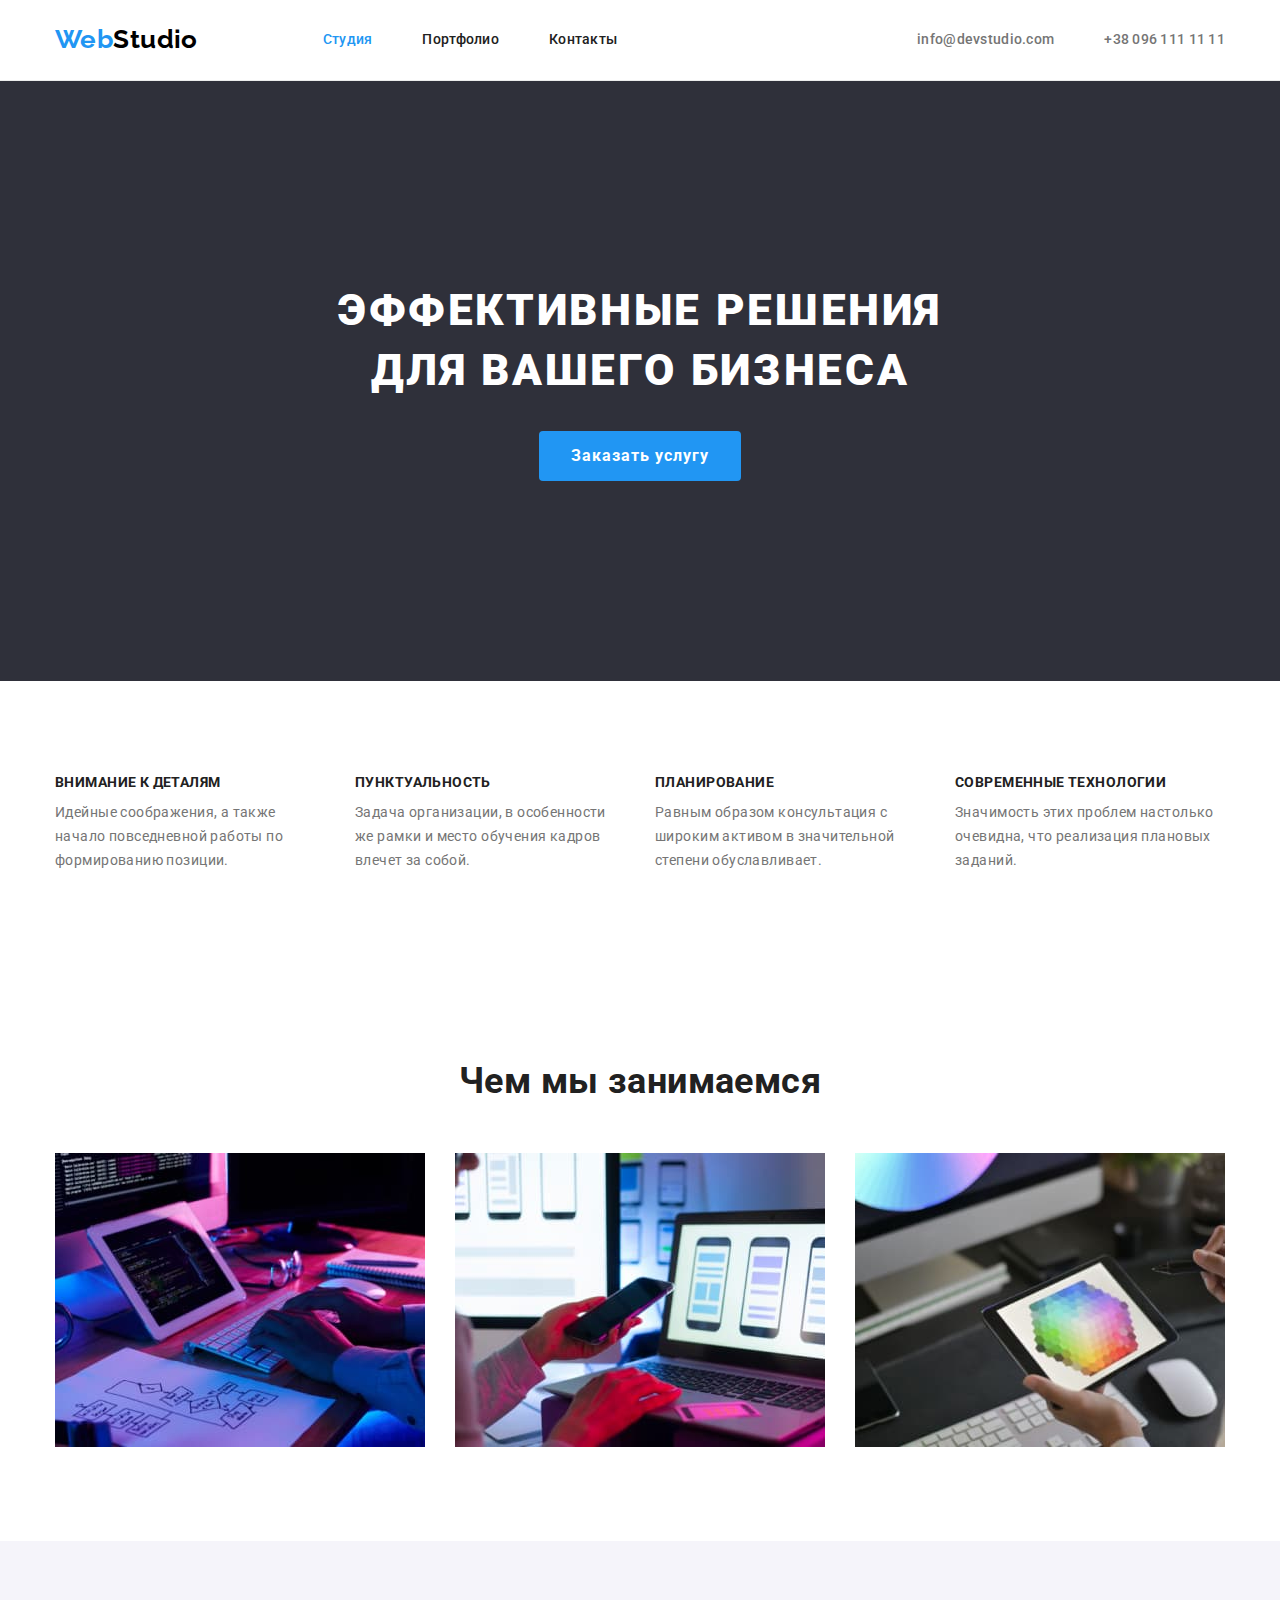
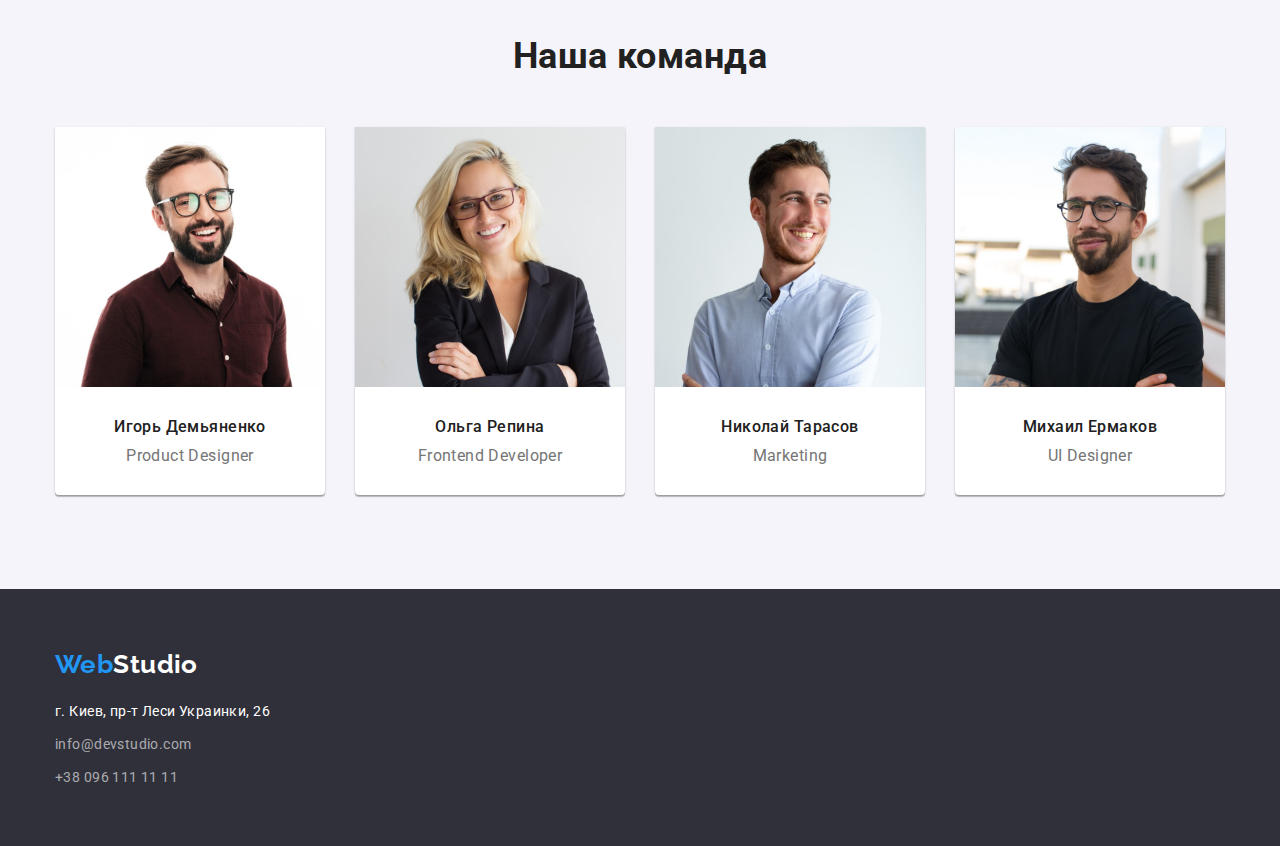
==== commit 74738860: "job done" ====
--- a/index.html
+++ b/index.html
@@ -22,7 +22,7 @@
     <header class="page-header">
       <div class="container main-nav">
         <nav class="header-nav">
-          <a href="./index.html" class="logo link"
+          <a href="./index.html" class="logo link main"
             ><span class="logo-accent">Web</span><span class="logo-header">Studio</span></a
           >
           <ul class="navigation-list">
--- a/css/styles.css
+++ b/css/styles.css
@@ -3,8 +3,13 @@
   letter-spacing: 0.03em;
   font-size: 14px;
   color: var(--primary-text-color);
-  width: 1600px;
-}
+}
+* {
+  padding: 0;
+  margin: 0;
+  border: 0;
+}
+
 :root {
   --secondary-text-color: #212121;
   --primary-text-color: #757575;
@@ -13,14 +18,13 @@
   --hero-and-footer-background-color: #2f303a;
   --main-background-color: #e5e5e5;
   --team-background-color: #f5f4fa;
-  --card-set-gap: 45px;
+  --card-set-gap: 30px;
 }
 .link {
   display: block;
 }
 img {
   display: block;
-  max-width: 100%;
 }
 li {
   list-style-type: none;
@@ -32,7 +36,7 @@
 }
 
 .container {
-  width: 1170px;
+  width: 1200px;
   margin: 0 auto;
   padding: 0 15px;
 }
@@ -45,14 +49,16 @@
 
 .logo {
   display: block;
-  margin-right: 125px;
-
   font-family: Raleway;
   font-weight: 700;
   font-size: 26px;
   line-height: 1.19;
 }
-
+.logo.link.main {
+  margin-right: 125px;
+  padding-top: 24px;
+  padding-bottom: 25px;
+}
 .main-nav {
   display: flex;
   align-items: center;
@@ -71,9 +77,6 @@
 }
 .navigation-list {
   display: flex;
-  padding: 0;
-  margin-top: 0;
-  margin-bottom: 0;
 
   font-weight: 500;
   line-height: 1.14;
@@ -83,15 +86,10 @@
 .contacts-header {
   display: flex;
   margin-left: auto;
-  padding: 0;
-  margin-top: 0;
-  margin-bottom: 0;
-}
-
+}
 header {
   background-color: var(--background-color);
 }
-
 .logo-accent {
   color: var(--accent-color);
 }
@@ -101,7 +99,6 @@
 .logo-footer {
   color: var(--background-color);
 }
-
 .navigation-list .navigation-link {
   color: var(--secondary-text-color);
 }
@@ -170,7 +167,6 @@
   line-height: 1.71;
 }
 .advantages-title {
-  margin-top: 0;
   margin-bottom: 10px;
   font-weight: 700;
   font-size: inherit;
@@ -179,31 +175,23 @@
   color: var(--secondary-text-color);
 }
 .advantages-text {
-  margin: 0;
+  width: 270px;
 }
 .advantages-list {
   display: flex;
-  padding: 0;
-  margin: 0;
 }
 .advantages-item:not(:last-child) {
   margin-right: 30px;
 }
 /* стили для наши занятия */
-.occupations {
-  padding-top: 0;
-}
 .occupations-list {
   display: flex;
-  padding: 0;
-  margin: 0;
 }
 .occupations-image:not(:last-child) {
   margin-right: 30px;
 }
 .occupations-title,
 .team-title {
-  margin: 0;
   margin-bottom: 50px;
   font-weight: 700;
   font-size: 36px;
@@ -217,7 +205,6 @@
 }
 .team-member {
   margin-top: 30px;
-  margin-bottom: 0;
   font-weight: 500;
   color: var(--secondary-text-color);
 }
@@ -227,8 +214,6 @@
 }
 .team-list {
   display: flex;
-  padding: 0;
-  margin: 0;
 }
 .team-card:not(:last-child) {
   margin-right: 30px;
@@ -264,10 +249,6 @@
 .contacts-footer .contacts-footer-link:focus {
   color: var(--accent-color);
 }
-.contacts.footer {
-  padding: 0;
-  margin: 0;
-}
 .page-footer {
   padding-top: 60px;
   padding-bottom: 60px;
@@ -288,8 +269,6 @@
 .button-list {
   display: flex;
   justify-content: center;
-  padding: 0;
-  margin-top: 0px;
   margin-bottom: 50px;
 }
 .button-list .button:not(:last-child) {
@@ -319,23 +298,21 @@
 .jobs-list {
   display: flex;
   flex-wrap: wrap;
-  padding: 0;
-  margin: 0;
-  margin-left: calc(-1 * var(--card-set-gap));
-  margin-top: calc(-1 * var(--card-set-gap));
   font-size: 16px;
   line-height: 1.88;
 }
 .jobs-list > .jobs-item {
-  flex-basis: calc(100% / 3 - var(--card-set-gap));
-  margin-left: var(--card-set-gap);
-  margin-top: var(--card-set-gap);
-  border: 1px solid #eeeeee;
-}
+  margin-right: var(--card-set-gap);
+  margin-bottom: var(--card-set-gap);
+}
+.jobs-list > .jobs-item:nth-child(3n) {
+  margin-right: 0;
+}
+.jobs-list > .jobs-item:nth-child(n + 7) {
+  margin-bottom: 0;
+}
+
 .jobs-list .jobs-title {
-  margin-top: 0;
-  margin-bottom: 0;
-
   font-weight: 700;
   font-size: 18px;
   line-height: 2;
@@ -347,5 +324,4 @@
 }
 .jobs-text {
   margin-top: 4px;
-  margin-bottom: 0;
-}
+}
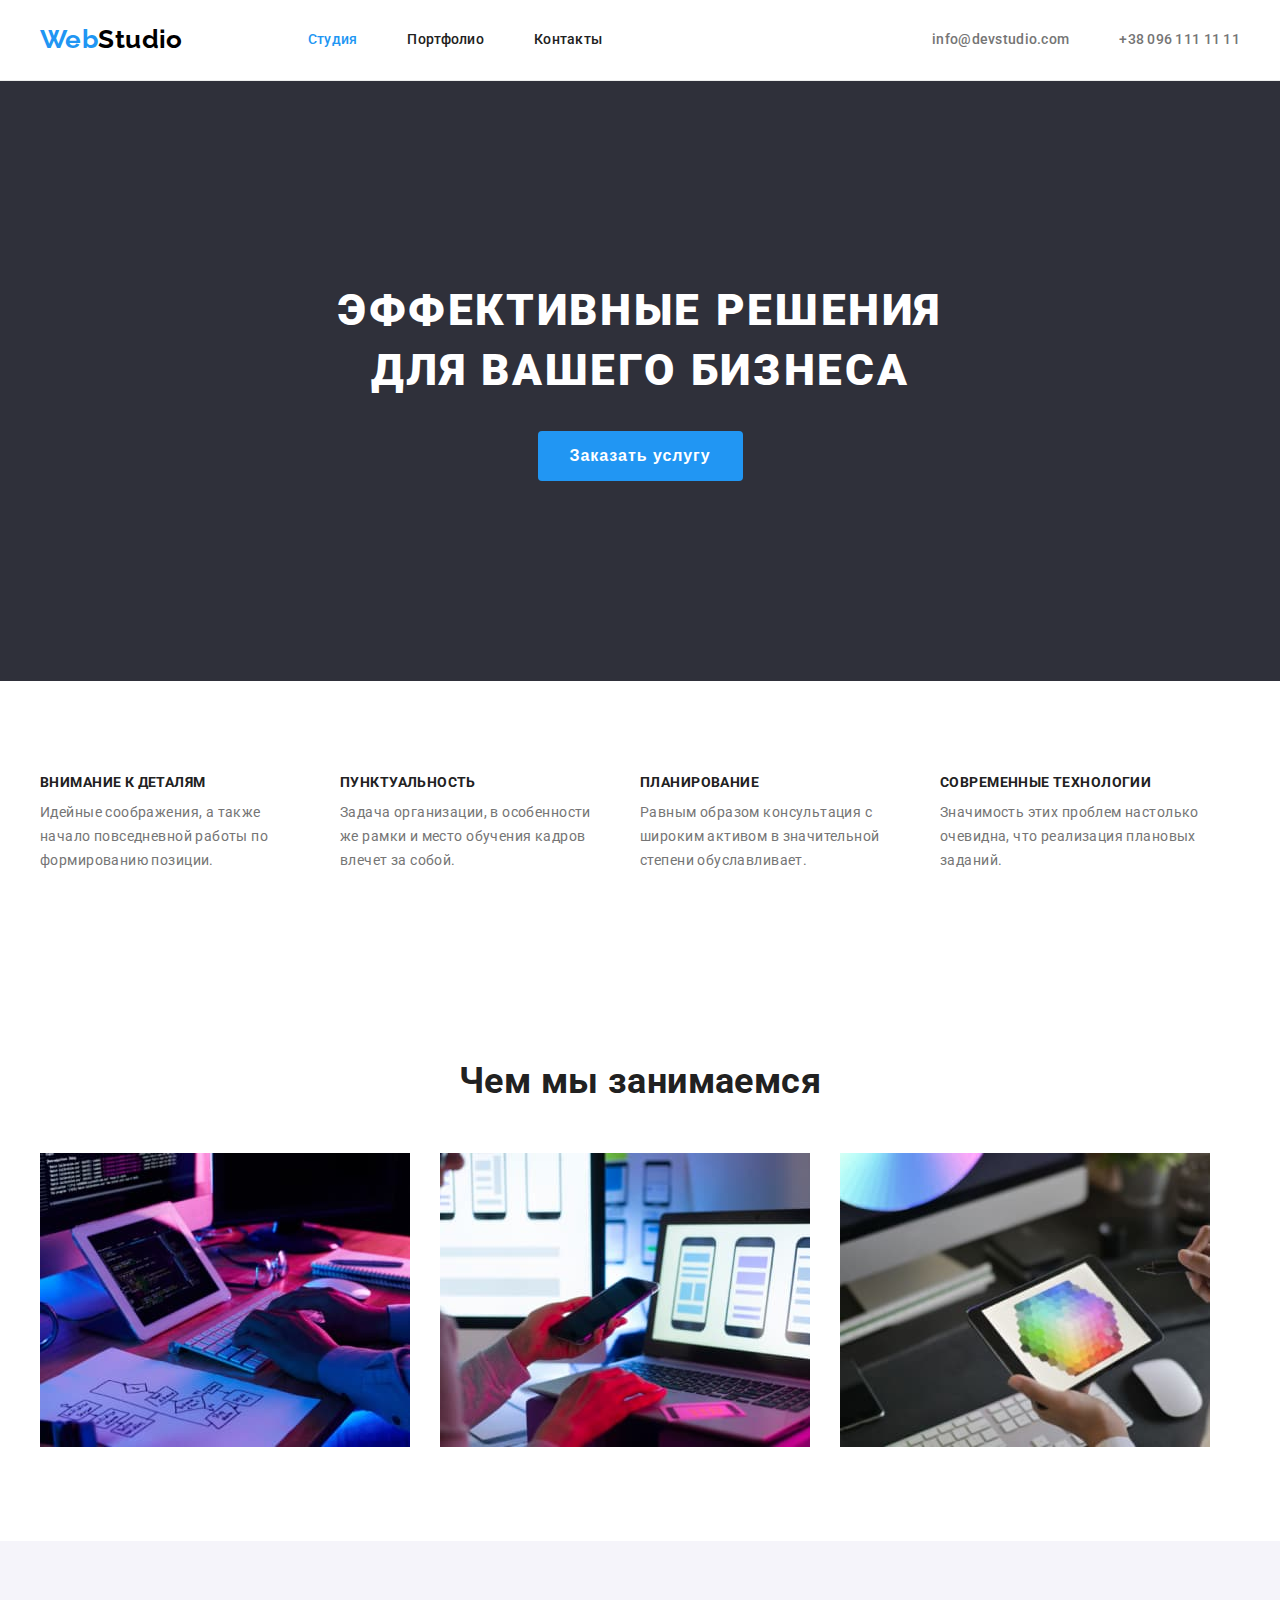
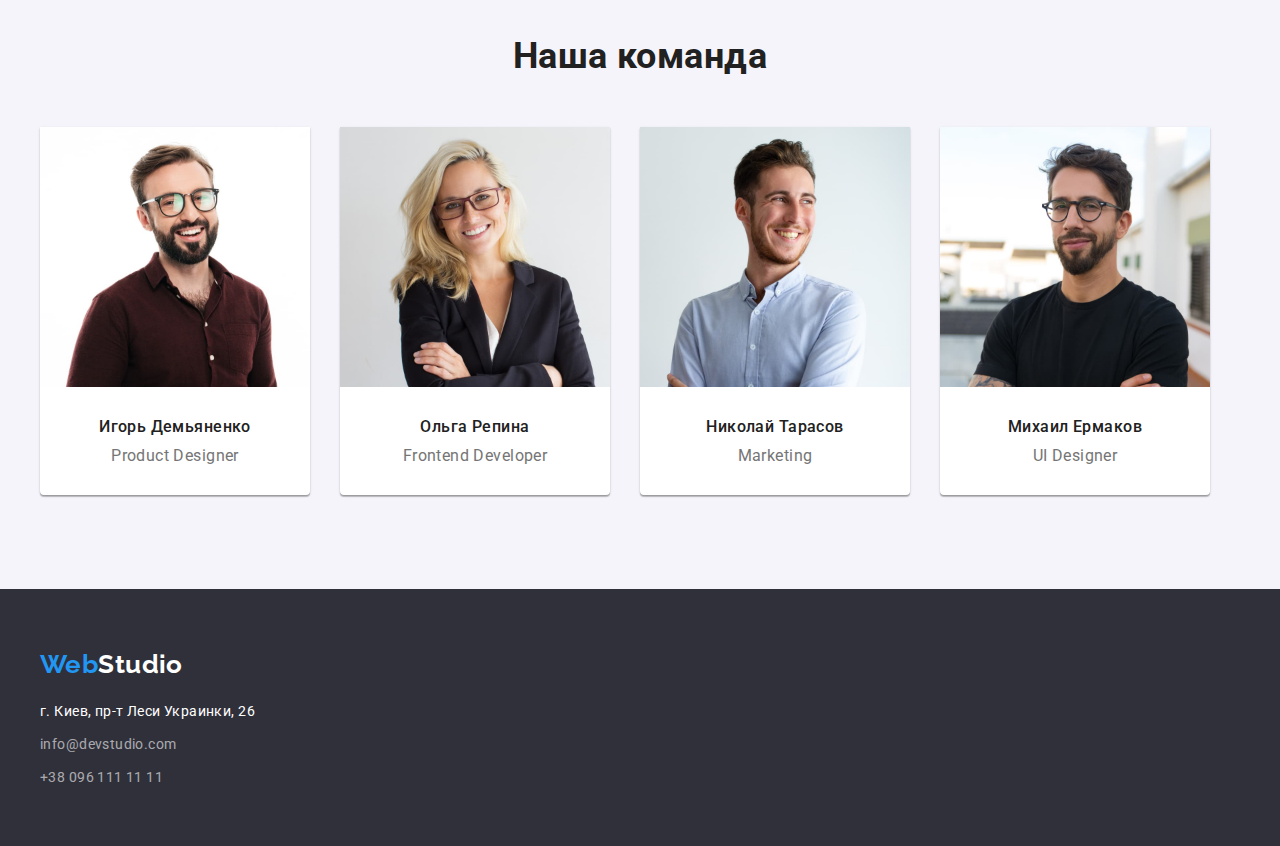
==== commit 7690b0df: "Final one" ====
--- a/index.html
+++ b/index.html
@@ -6,7 +6,10 @@
     <meta name="viewport" content="width=device-width, initial-scale=1.0" />
     <link
       rel="stylesheet"
-      href="https://cdnjs.cloudflare.com/ajax/libs/modern-normalize/1.0.0/modern-normalize.min.css"
+      href="https://cdnjs.cloudflare.com/ajax/libs/modern-normalize/1.1.0/modern-normalize.min.css"
+      integrity="sha512-wpPYUAdjBVSE4KJnH1VR1HeZfpl1ub8YT/NKx4PuQ5NmX2tKuGu6U/JRp5y+Y8XG2tV+wKQpNHVUX03MfMFn9Q=="
+      crossorigin="anonymous"
+      referrerpolicy="no-referrer"
     />
     <link rel="stylesheet" href="./css/styles.css" />
     <link rel="preconnect" href="https://fonts.googleapis.com" />
@@ -60,7 +63,7 @@
       <!-- Наши преимущества -->
       <section class="section advantages">
         <div class="container">
-          <h2 hidden>Наши преимущества</h2>
+          <h2 class="visually-hidden">Наши преимущества</h2>
           <ul class="advantages-list">
             <li class="advantages-item">
               <h3 class="advantages-title">Внимание к деталям</h3>
--- a/css/styles.css
+++ b/css/styles.css
@@ -25,6 +25,8 @@
 }
 img {
   display: block;
+  max-width: 100%;
+  height: auto;
 }
 li {
   list-style-type: none;
@@ -34,7 +36,16 @@
   text-decoration: none;
   /* Убираем подчёркивание для всех ссылок */
 }
-
+.visually-hidden {
+  position: absolute;
+  width: 1px;
+  height: 1px;
+  margin: -1px;
+  padding: 0;
+  overflow: hidden;
+  border: 0;
+  clip: rect(0 0 0 0);
+}
 .container {
   width: 1200px;
   margin: 0 auto;
@@ -77,7 +88,6 @@
 }
 .navigation-list {
   display: flex;
-
   font-weight: 500;
   line-height: 1.14;
   letter-spacing: 0.02em;
@@ -121,12 +131,14 @@
   color: var(--accent-color);
 }
 /* стили hero */
+.section.hero {
+  padding: 200px 0px;
+}
 .hero {
   background: var(--hero-and-footer-background-color);
   color: var(--background-color);
 }
 .hero-title {
-  margin-top: 106px;
   margin-bottom: 30px;
   font-weight: 900;
   font-size: 44px;
@@ -141,8 +153,6 @@
   padding: 10px 32px;
   border: transparent;
   border-radius: 4px;
-
-  margin-bottom: 106px;
   cursor: pointer;
   font-weight: 700;
   font-size: 16px;
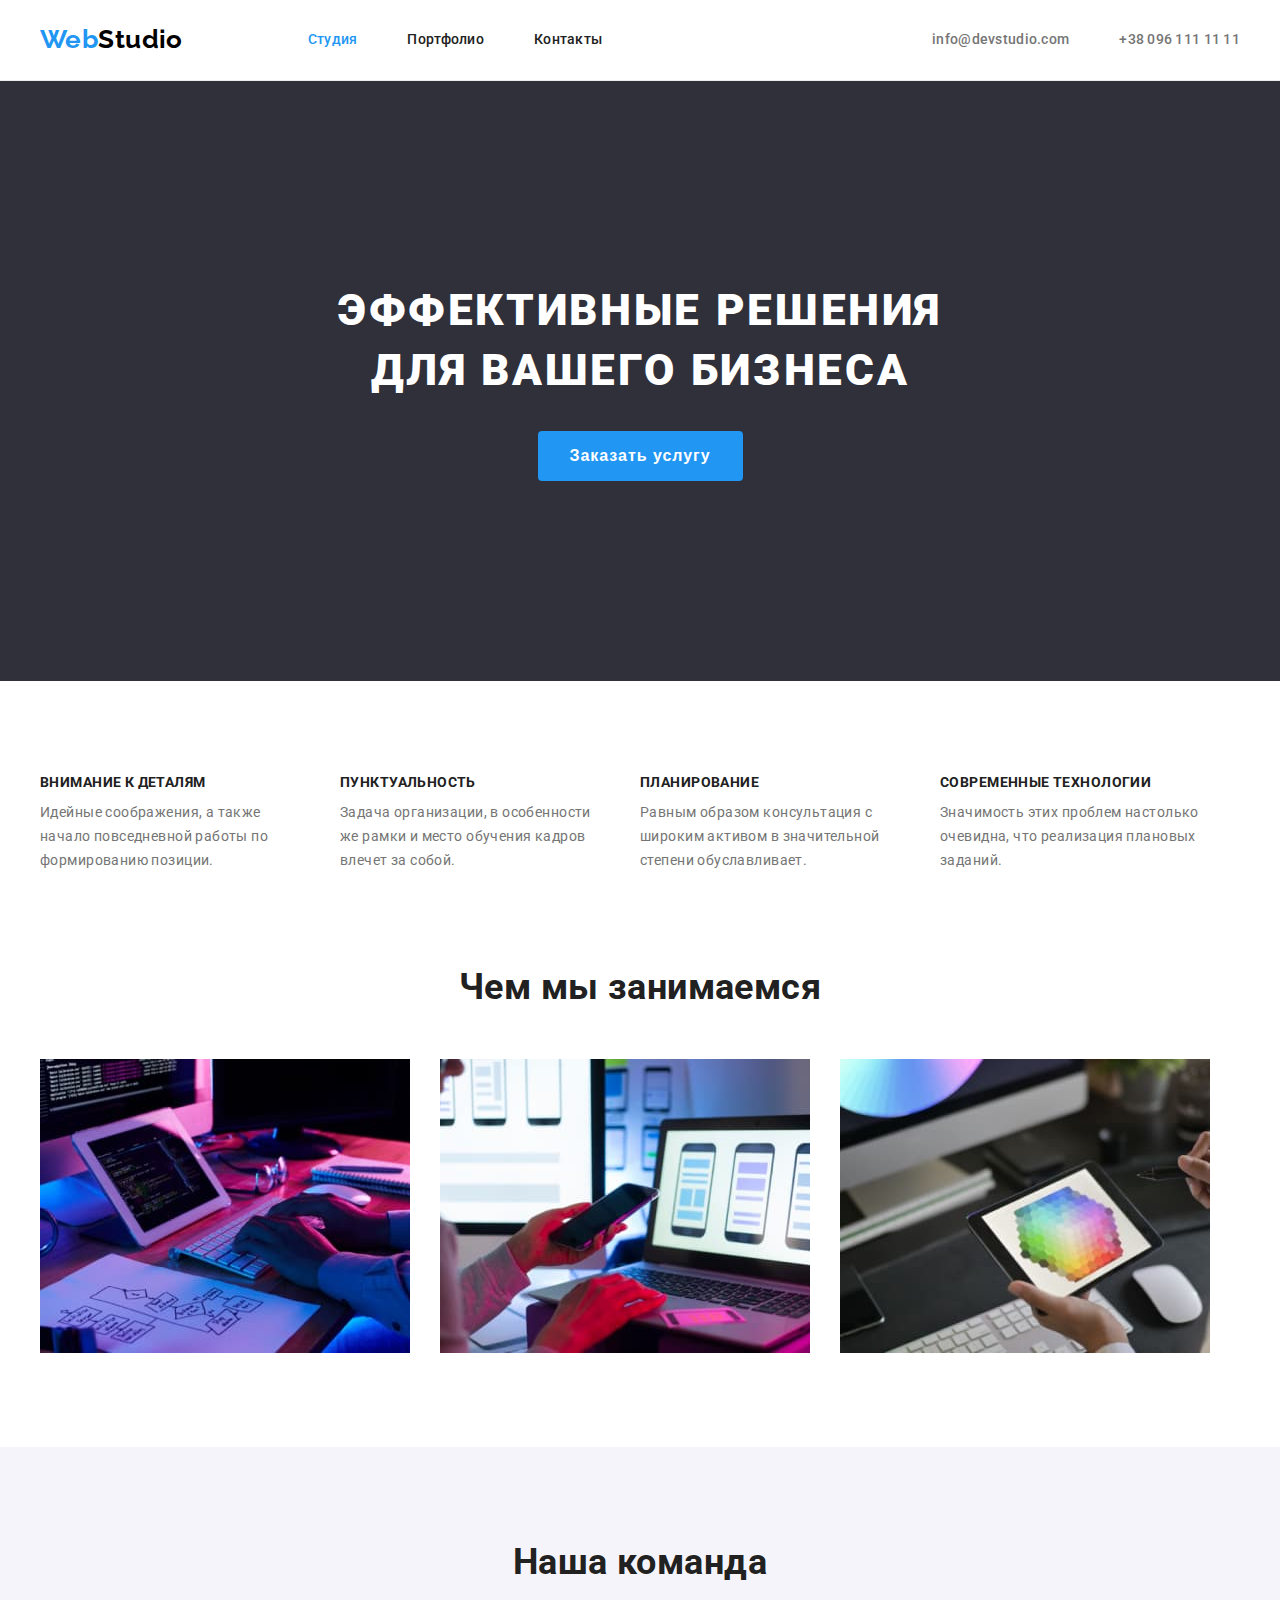
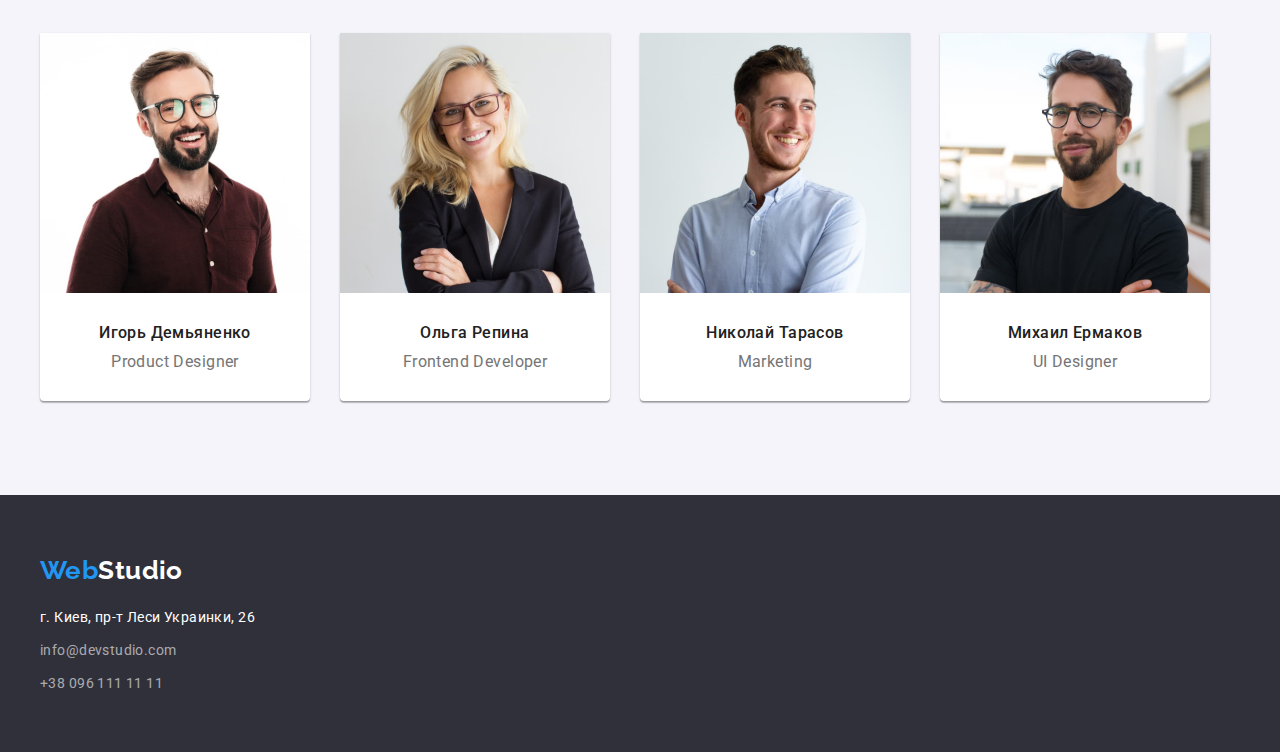
==== commit 334637f2: "put away some mistakes" ====
--- a/index.html
+++ b/index.html
@@ -120,23 +120,31 @@
                 alt="Игорь Демьяненко-Product Designer"
                 width="270"
               />
+              <div class="team-article">
               <h3 class="team-member">Игорь Демьяненко</h3>
               <p class="team-role" lang="en">Product Designer</p>
+              </div>
             </li>
             <li class="team-card team-shadow">
               <img src="./images/picture2.jpg" alt="Ольга Репина-Frontend Developer" width="270" />
+              <div class="team-article">
               <h3 class="team-member">Ольга Репина</h3>
               <p class="team-role" lang="en">Frontend Developer</p>
+              </div>
             </li>
             <li class="team-card team-shadow">
               <img src="./images/picture3.jpg" alt="Николай Тарасов-Marketing" width="270" />
+              <div class="team-article">
               <h3 class="team-member">Николай Тарасов</h3>
               <p class="team-role" lang="en">Marketing</p>
+              </div>
             </li>
             <li class="team-card team-shadow">
               <img src="./images/picture4.jpg" alt="Михаил Ермаков-UI Designer" width="270" />
+              <div class="team-article">
               <h3 class="team-member">Михаил Ермаков</h3>
               <p class="team-role" lang="en">UI Designer</p>
+              </div>
             </li>
           </ul>
         </div>
--- a/css/styles.css
+++ b/css/styles.css
@@ -175,6 +175,7 @@
 }
 .advantages {
   line-height: 1.71;
+  padding-bottom: 0px;
 }
 .advantages-title {
   margin-bottom: 10px;
@@ -184,14 +185,15 @@
   text-transform: uppercase;
   color: var(--secondary-text-color);
 }
-.advantages-text {
-  width: 270px;
-}
+
 .advantages-list {
   display: flex;
 }
 .advantages-item:not(:last-child) {
   margin-right: 30px;
+}
+.advantages-item {
+  width: 270px;
 }
 /* стили для наши занятия */
 .occupations-list {
@@ -213,14 +215,15 @@
 .team {
   background-color: var(--team-background-color);
 }
+.team-article {
+  margin: 30px 0px;
+}
 .team-member {
-  margin-top: 30px;
   font-weight: 500;
   color: var(--secondary-text-color);
 }
 .team-role {
   margin-top: 10px;
-  margin-bottom: 30px;
 }
 .team-list {
   display: flex;
@@ -331,6 +334,8 @@
 }
 .jobs-article {
   padding: 20px 24px;
+  border: 1px solid #eeeeee;
+  border-top: 0px;
 }
 .jobs-text {
   margin-top: 4px;
